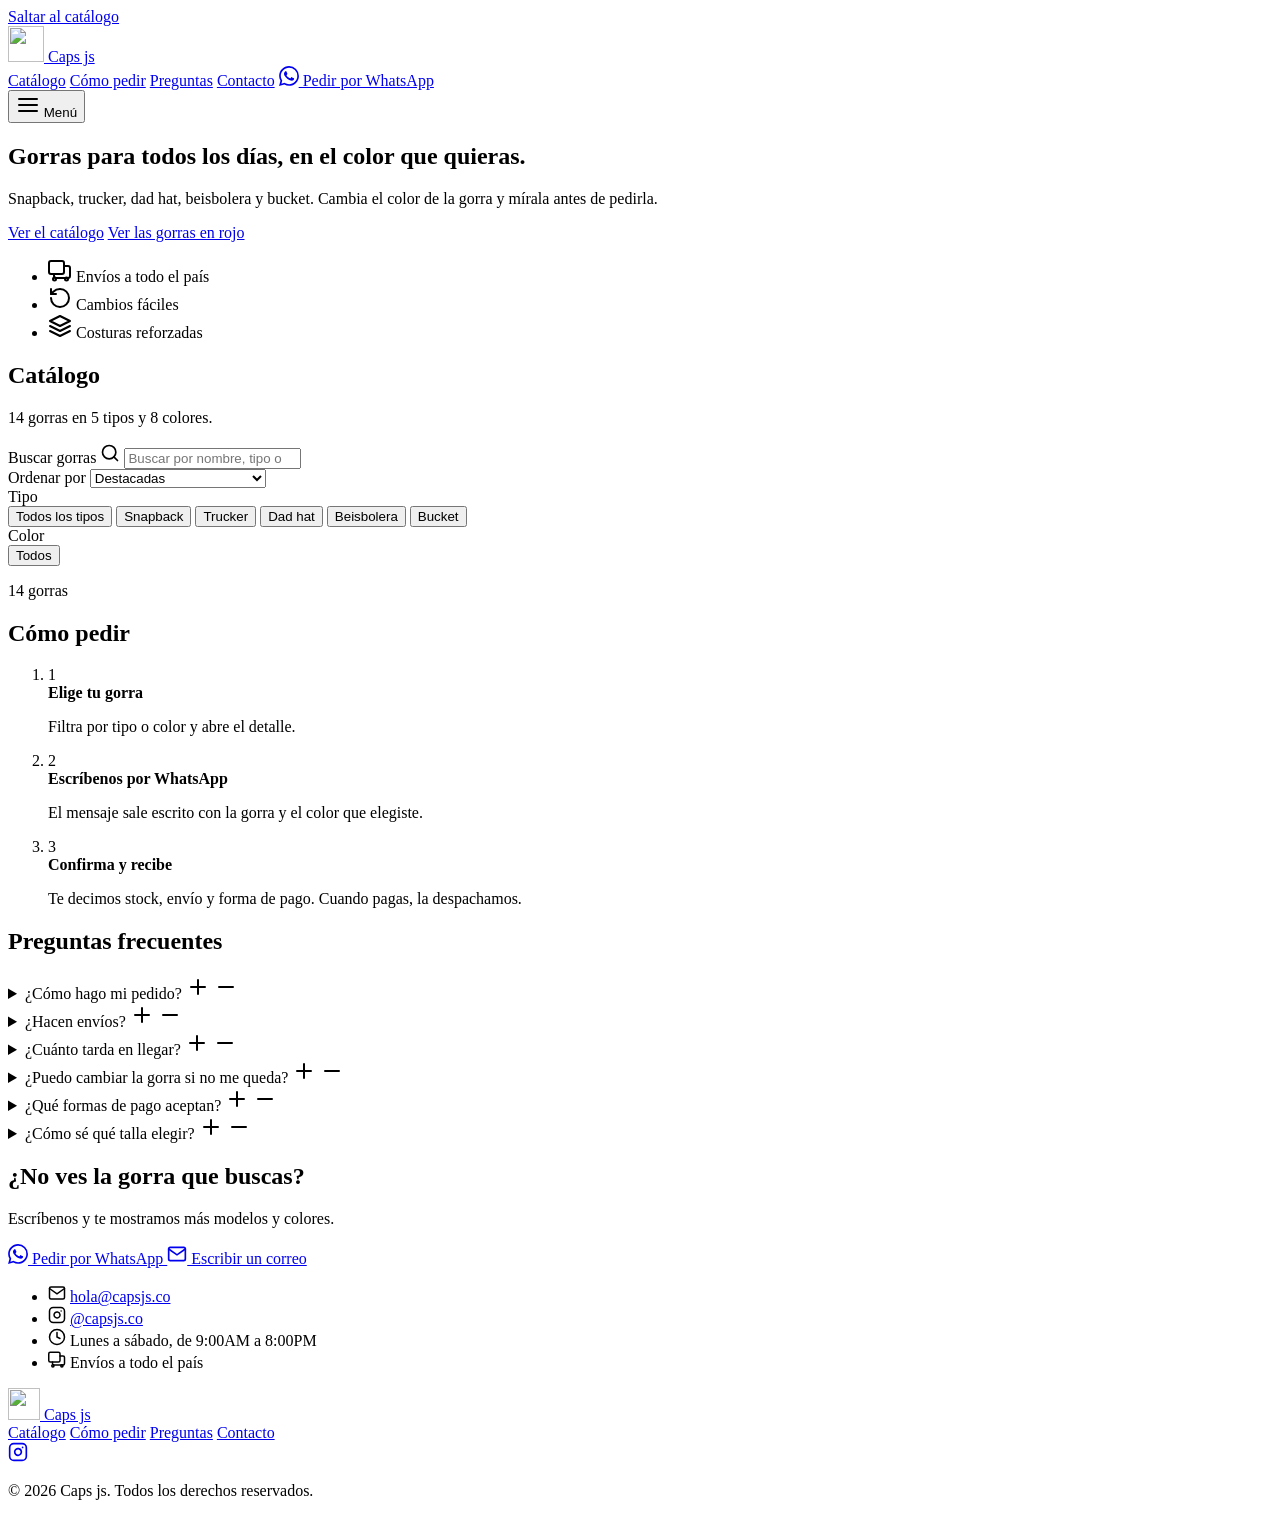
==== index.html @ 76349a03 "Add files via upload" ====
<!DOCTYPE html>
<html lang="es">
<head>
  <meta charset="UTF-8">
  <meta name="viewport" content="width=device-width, initial-scale=1">
  <title>Caps js: gorras snapback, trucker, dad hat y más</title>
  <meta name="description" content="Catálogo de gorras snapback, trucker, dad hat, beisbolera y bucket. Elige tu color, mira el detalle y pide por WhatsApp.">
  <meta name="theme-color" content="#14264B">

  <!-- Canonical y SEO -->
  <link rel="canonical" href="">

  <!-- Open Graph -->
  <meta property="og:type" content="website">
  <meta property="og:title" content="Caps js: gorras snapback, trucker, dad hat y más">
  <meta property="og:description" content="Catálogo de gorras snapback, trucker, dad hat, beisbolera y bucket. Elige tu color, mira el detalle y pide por WhatsApp.">
  <meta property="og:url" content="">
  <meta property="og:image" content="assets/og-image.png">

  <!-- Twitter Card -->
  <meta name="twitter:card" content="summary_large_image">
  <meta name="twitter:title" content="Caps js: gorras snapback, trucker, dad hat y más">
  <meta name="twitter:description" content="Catálogo de gorras snapback, trucker, dad hat, beisbolera y bucket. Elige tu color, mira el detalle y pide por WhatsApp.">
  <meta name="twitter:image" content="assets/og-image.png">

  <!-- Favicon: logo de la marca -->
  <link rel="icon" href="assets/logo.jpg" type="image/jpeg">
  <link rel="apple-touch-icon" href="assets/logo.jpg">

  <!-- Google Fonts: Archivo variable -->
  <link rel="preconnect" href="https://fonts.googleapis.com">
  <link rel="preconnect" href="https://fonts.gstatic.com" crossorigin>
  <link href="https://fonts.googleapis.com/css2?family=Archivo:wdth,wght@62..125,100..900&display=swap" rel="stylesheet">

  <link rel="stylesheet" href="css/styles.css">
</head>
<body>

  <!-- Enlace de salto (visible solo al recibir foco) -->
  <a href="#catalogo" class="skip-link">Saltar al catálogo</a>

  <!-- ══════════════════════════════════════════════════════════════════════════
       ENCABEZADO
  ══════════════════════════════════════════════════════════════════════════ -->
  <header class="header" id="header">
    <div class="container header__inner">
      <!-- Logo -->
      <a href="#inicio" class="header__logo" aria-label="Caps js — inicio">
        <img class="header__logo-icon" src="assets/logo.jpg" alt="" aria-hidden="true" width="36" height="36">
        <span class="header__logo-text">Caps js</span>
      </a>

      <!-- Navegación escritorio -->
      <nav class="header__nav" aria-label="Principal">
        <a href="#catalogo" class="header__nav-link">Catálogo</a>
        <a href="#como-pedir" class="header__nav-link">Cómo pedir</a>
        <a href="#preguntas" class="header__nav-link">Preguntas</a>
        <a href="#contacto" class="header__nav-link">Contacto</a>
        <a href="#" class="btn btn--whatsapp header__cta" data-wa aria-label="Pedir por WhatsApp">
          <svg width="20" height="20" viewBox="0 0 24 24" fill="currentColor" aria-hidden="true">
            <path d="M17.472 14.382c-.297-.149-1.758-.867-2.03-.967-.273-.099-.471-.148-.67.15-.197.297-.767.966-.94 1.164-.173.199-.347.223-.644.075-.297-.15-1.255-.463-2.39-1.475-.883-.788-1.48-1.761-1.653-2.059-.173-.297-.018-.458.13-.606.134-.133.298-.347.446-.52.149-.174.198-.298.298-.497.099-.198.05-.371-.025-.52-.075-.149-.669-1.612-.916-2.207-.242-.579-.487-.5-.669-.51-.173-.008-.371-.01-.57-.01-.198 0-.52.074-.792.372-.272.297-1.04 1.016-1.04 2.479 0 1.462 1.065 2.875 1.213 3.074.149.198 2.096 3.2 5.077 4.487.709.306 1.262.489 1.694.625.712.227 1.36.195 1.871.118.571-.085 1.758-.719 2.006-1.413.248-.694.248-1.289.173-1.413-.074-.124-.272-.198-.57-.347m-5.421 7.403h-.004a9.87 9.87 0 01-5.031-1.378l-.361-.214-3.741.982.998-3.648-.235-.374a9.86 9.86 0 01-1.51-5.26c.001-5.45 4.436-9.884 9.888-9.884 2.64 0 5.122 1.03 6.988 2.898a9.825 9.825 0 012.893 6.994c-.003 5.45-4.437 9.884-9.885 9.884m8.413-18.297A11.815 11.815 0 0012.05 0C5.495 0 .16 5.335.157 11.892c0 2.096.547 4.142 1.588 5.945L.057 24l6.305-1.654a11.882 11.882 0 005.683 1.448h.005c6.554 0 11.89-5.335 11.893-11.893a11.821 11.821 0 00-3.48-8.413Z"/>
          </svg>
          Pedir por WhatsApp
        </a>
      </nav>

      <!-- Botón menú móvil -->
      <button class="header__menu-btn" id="menu-btn" aria-expanded="false" aria-controls="mobile-menu">
        <svg class="icon-menu" width="24" height="24" viewBox="0 0 24 24" fill="none"
          stroke="currentColor" stroke-width="2" stroke-linecap="round" aria-hidden="true">
          <line x1="3" y1="6" x2="21" y2="6"/>
          <line x1="3" y1="12" x2="21" y2="12"/>
          <line x1="3" y1="18" x2="21" y2="18"/>
        </svg>
        <span>Menú</span>
      </button>
    </div>

    <!-- Menú móvil (panel a pantalla completa) -->
    <div class="mobile-menu" id="mobile-menu" hidden>
      <div class="mobile-menu__inner">
        <button class="mobile-menu__close" id="menu-close">
          <svg width="24" height="24" viewBox="0 0 24 24" fill="none"
            stroke="currentColor" stroke-width="2" stroke-linecap="round" aria-hidden="true">
            <line x1="18" y1="6" x2="6" y2="18"/>
            <line x1="6" y1="6" x2="18" y2="18"/>
          </svg>
          Cerrar menú
        </button>
        <nav class="mobile-menu__nav" aria-label="Menú principal">
          <a href="#catalogo" class="mobile-menu__link">Catálogo</a>
          <a href="#como-pedir" class="mobile-menu__link">Cómo pedir</a>
          <a href="#preguntas" class="mobile-menu__link">Preguntas</a>
          <a href="#contacto" class="mobile-menu__link">Contacto</a>
        </nav>
        <a href="#" class="btn btn--whatsapp mobile-menu__wa" data-wa>
          <svg width="20" height="20" viewBox="0 0 24 24" fill="currentColor" aria-hidden="true">
            <path d="M17.472 14.382c-.297-.149-1.758-.867-2.03-.967-.273-.099-.471-.148-.67.15-.197.297-.767.966-.94 1.164-.173.199-.347.223-.644.075-.297-.15-1.255-.463-2.39-1.475-.883-.788-1.48-1.761-1.653-2.059-.173-.297-.018-.458.13-.606.134-.133.298-.347.446-.52.149-.174.198-.298.298-.497.099-.198.05-.371-.025-.52-.075-.149-.669-1.612-.916-2.207-.242-.579-.487-.5-.669-.51-.173-.008-.371-.01-.57-.01-.198 0-.52.074-.792.372-.272.297-1.04 1.016-1.04 2.479 0 1.462 1.065 2.875 1.213 3.074.149.198 2.096 3.2 5.077 4.487.709.306 1.262.489 1.694.625.712.227 1.36.195 1.871.118.571-.085 1.758-.719 2.006-1.413.248-.694.248-1.289.173-1.413-.074-.124-.272-.198-.57-.347m-5.421 7.403h-.004a9.87 9.87 0 01-5.031-1.378l-.361-.214-3.741.982.998-3.648-.235-.374a9.86 9.86 0 01-1.51-5.26c.001-5.45 4.436-9.884 9.888-9.884 2.64 0 5.122 1.03 6.988 2.898a9.825 9.825 0 012.893 6.994c-.003 5.45-4.437 9.884-9.885 9.884m8.413-18.297A11.815 11.815 0 0012.05 0C5.495 0 .16 5.335.157 11.892c0 2.096.547 4.142 1.588 5.945L.057 24l6.305-1.654a11.882 11.882 0 005.683 1.448h.005c6.554 0 11.89-5.335 11.893-11.893a11.821 11.821 0 00-3.48-8.413Z"/>
          </svg>
          Pedir por WhatsApp
        </a>
      </div>
    </div>
  </header>

  <!-- ══════════════════════════════════════════════════════════════════════════
       CONTENIDO PRINCIPAL
  ══════════════════════════════════════════════════════════════════════════ -->
  <main id="contenido">

    <!-- ─── INICIO INTERACTIVO ──────────────────────────────────────────────── -->
    <section class="hero" id="inicio" aria-label="Inicio">
      <div class="container hero__container">

        <!-- Columna izquierda: textos -->
        <div class="hero__content">
          <h1 class="hero__title">Gorras para todos los días, en el color que quieras.</h1>
          <p class="hero__sub">Snapback, trucker, dad hat, beisbolera y bucket. Cambia el color de la gorra y mírala antes de pedirla.</p>
          <div class="hero__ctas">
            <a href="#catalogo" class="btn btn--primary hero__btn-main">Ver el catálogo</a>
            <a href="#catalogo" class="btn btn--secondary hero__btn-color" id="hero-color-btn">Ver las gorras en rojo</a>
          </div>
          <ul class="hero__trust">
            <li class="hero__trust-item">
              <svg width="24" height="24" viewBox="0 0 24 24" fill="none" stroke="currentColor"
                stroke-width="2" stroke-linecap="round" stroke-linejoin="round" aria-hidden="true">
                <rect x="1" y="3" width="15" height="13" rx="2"/>
                <path d="M16 8h4a2 2 0 012 2v8a2 2 0 01-2 2H8a2 2 0 01-2-2v-2"/>
                <circle cx="6.5" cy="21" r="1.5"/>
                <circle cx="18.5" cy="21" r="1.5"/>
              </svg>
              Envíos a todo el país
            </li>
            <li class="hero__trust-item">
              <svg width="24" height="24" viewBox="0 0 24 24" fill="none" stroke="currentColor"
                stroke-width="2" stroke-linecap="round" stroke-linejoin="round" aria-hidden="true">
                <path d="M3 12a9 9 0 1 0 9-9 9.75 9.75 0 0 0-6.74 2.74L3 8"/>
                <path d="M3 3v5h5"/>
              </svg>
              Cambios fáciles
            </li>
            <li class="hero__trust-item">
              <svg width="24" height="24" viewBox="0 0 24 24" fill="none" stroke="currentColor"
                stroke-width="2" stroke-linecap="round" stroke-linejoin="round" aria-hidden="true">
                <path d="M12 2L2 7l10 5 10-5-10-5zM2 17l10 5 10-5M2 12l10 5 10-5"/>
              </svg>
              Costuras reforzadas
            </li>
          </ul>
        </div>

        <!-- Columna derecha: escenario + selector -->
        <div class="hero__right">
          <!-- Escenario: JS inyecta la gorra y la palabra gigante -->
          <div class="hero__stage" id="hero-stage">
            <!-- La palabra 'gorras', la sombra y el botón de la gorra los inyecta app.js -->
          </div>
          <!-- Selector de colores: JS lo construye -->
          <div class="hero__picker" id="hero-picker">
            <!-- JS inyecta el radiogroup -->
          </div>
          <p class="hero__hint" id="hero-hint" hidden>Toca la gorra o elige un color</p>
        </div>

      </div>
    </section>

    <!-- ─── CATÁLOGO ────────────────────────────────────────────────────────── -->
    <section class="catalog" id="catalogo" aria-label="Catálogo de gorras">
      <div class="container">
        <h2 class="catalog__title" tabindex="-1">Catálogo</h2>
        <p class="catalog__summary" id="catalog-summary">14 gorras en 5 tipos y 8 colores.</p>

        <!-- Filtros -->
        <div class="filters" id="filters">
          <!-- Búsqueda y orden -->
          <div class="filters__top">
            <div class="filters__search-wrap">
              <label for="search-input" class="visually-hidden">Buscar gorras</label>
              <svg class="filters__search-icon" width="20" height="20" viewBox="0 0 24 24" fill="none"
                stroke="currentColor" stroke-width="2" stroke-linecap="round" aria-hidden="true">
                <circle cx="11" cy="11" r="8"/>
                <path d="M21 21l-4.35-4.35"/>
              </svg>
              <input type="search" id="search-input" class="filters__search" placeholder="Buscar por nombre, tipo o color" autocomplete="off">
              <button class="filters__clear-search" id="clear-search" hidden aria-label="Borrar búsqueda">
                <svg width="18" height="18" viewBox="0 0 24 24" fill="none" stroke="currentColor"
                  stroke-width="2" stroke-linecap="round" aria-hidden="true">
                  <line x1="18" y1="6" x2="6" y2="18"/><line x1="6" y1="6" x2="18" y2="18"/>
                </svg>
              </button>
            </div>
            <div class="filters__sort-wrap">
              <label for="sort-select" class="filters__sort-label">Ordenar por</label>
              <select id="sort-select" class="filters__sort">
                <option value="destacadas">Destacadas</option>
                <option value="nuevas">Más nuevas</option>
                <option value="precio-asc">Precio: de menor a mayor</option>
                <option value="precio-desc">Precio: de mayor a menor</option>
                <option value="nombre">Nombre: de A a Z</option>
              </select>
            </div>
          </div>

          <!-- Filtro por tipo -->
          <div class="filters__row">
            <span class="filters__label">Tipo</span>
            <div class="filters__chips-wrap">
              <div class="filters__chips" id="type-filters" role="group" aria-label="Filtrar por tipo">
                <button class="chip chip--active" data-type="" aria-pressed="true">Todos los tipos</button>
                <button class="chip" data-type="snapback" aria-pressed="false">Snapback</button>
                <button class="chip" data-type="trucker" aria-pressed="false">Trucker</button>
                <button class="chip" data-type="dad" aria-pressed="false">Dad hat</button>
                <button class="chip" data-type="beisbolera" aria-pressed="false">Beisbolera</button>
                <button class="chip" data-type="bucket" aria-pressed="false">Bucket</button>
              </div>
            </div>
          </div>

          <!-- Filtro por color -->
          <div class="filters__row">
            <span class="filters__label">Color</span>
            <div class="filters__chips-wrap">
              <div class="filters__colors" id="color-filters" role="radiogroup" aria-label="Color">
                <button class="chip chip--active" data-color="" aria-pressed="true" role="radio" aria-checked="true">Todos</button>
                <!-- JS inyecta las 8 muestras de color -->
              </div>
            </div>
            <button class="btn-text filters__clear" id="clear-filters" hidden>Limpiar filtros</button>
          </div>
        </div>

        <!-- Contador de resultados -->
        <p class="catalog__count" id="catalog-count" role="status" aria-live="polite">14 gorras</p>

        <!-- Cuadrícula de productos -->
        <ul class="product-grid" id="product-grid" aria-label="Gorras">
          <!-- JS renderiza las tarjetas -->
        </ul>

        <!-- Estado sin resultados -->
        <div class="no-results" id="no-results" hidden>
          <h3 class="no-results__title">No hay gorras con esos filtros.</h3>
          <p class="no-results__text" id="no-results-text">Quita un filtro o limpia todos para ver las 14 gorras.</p>
          <button class="btn btn--secondary" id="no-results-clear">Limpiar filtros</button>
        </div>

        <!-- Paginación -->
        <div class="pagination" id="pagination" hidden>
          <p class="pagination__info" id="pagination-info">Mostrando 12 de 14</p>
          <button class="btn btn--secondary pagination__btn" id="load-more">Mostrar más gorras</button>
        </div>
      </div>
    </section>

    <!-- ─── CÓMO PEDIR ───────────────────────────────────────────────────────── -->
    <section class="how-to" id="como-pedir" aria-label="Cómo pedir">
      <div class="container">
        <h2 class="how-to__title">Cómo pedir</h2>
        <ol class="how-to__steps">
          <li class="how-to__step">
            <span class="how-to__num" aria-hidden="true">1</span>
            <div class="how-to__text">
              <strong class="how-to__step-title">Elige tu gorra</strong>
              <p>Filtra por tipo o color y abre el detalle.</p>
            </div>
          </li>
          <li class="how-to__step">
            <span class="how-to__num" aria-hidden="true">2</span>
            <div class="how-to__text">
              <strong class="how-to__step-title">Escríbenos por WhatsApp</strong>
              <p>El mensaje sale escrito con la gorra y el color que elegiste.</p>
            </div>
          </li>
          <li class="how-to__step">
            <span class="how-to__num" aria-hidden="true">3</span>
            <div class="how-to__text">
              <strong class="how-to__step-title">Confirma y recibe</strong>
              <p>Te decimos stock, envío y forma de pago. Cuando pagas, la despachamos.</p>
            </div>
          </li>
        </ol>
      </div>
    </section>

    <!-- ─── PREGUNTAS FRECUENTES ─────────────────────────────────────────────── -->
    <section class="faq" id="preguntas" aria-label="Preguntas frecuentes">
      <div class="container">
        <h2 class="faq__title">Preguntas frecuentes</h2>
        <div class="faq__list">

          <details class="faq__item" name="faq">
            <summary class="faq__question">
              ¿Cómo hago mi pedido?
              <svg class="faq__icon faq__icon--plus" width="24" height="24" viewBox="0 0 24 24" fill="none"
                stroke="currentColor" stroke-width="2" stroke-linecap="round" aria-hidden="true">
                <line x1="12" y1="5" x2="12" y2="19"/><line x1="5" y1="12" x2="19" y2="12"/>
              </svg>
              <svg class="faq__icon faq__icon--minus" width="24" height="24" viewBox="0 0 24 24" fill="none"
                stroke="currentColor" stroke-width="2" stroke-linecap="round" aria-hidden="true">
                <line x1="5" y1="12" x2="19" y2="12"/>
              </svg>
            </summary>
            <p class="faq__answer">Elige tu gorra y su color, toca "Pedir por WhatsApp" y te respondemos con el stock, el valor del envío y las formas de pago.</p>
          </details>

          <details class="faq__item" name="faq">
            <summary class="faq__question">
              ¿Hacen envíos?
              <svg class="faq__icon faq__icon--plus" width="24" height="24" viewBox="0 0 24 24" fill="none"
                stroke="currentColor" stroke-width="2" stroke-linecap="round" aria-hidden="true">
                <line x1="12" y1="5" x2="12" y2="19"/><line x1="5" y1="12" x2="19" y2="12"/>
              </svg>
              <svg class="faq__icon faq__icon--minus" width="24" height="24" viewBox="0 0 24 24" fill="none"
                stroke="currentColor" stroke-width="2" stroke-linecap="round" aria-hidden="true">
                <line x1="5" y1="12" x2="19" y2="12"/>
              </svg>
            </summary>
            <p class="faq__answer">Sí, enviamos a todo el país. El valor y el tiempo dependen de tu ciudad y te los confirmamos por WhatsApp antes de que pagues.</p>
          </details>

          <details class="faq__item" name="faq">
            <summary class="faq__question">
              ¿Cuánto tarda en llegar?
              <svg class="faq__icon faq__icon--plus" width="24" height="24" viewBox="0 0 24 24" fill="none"
                stroke="currentColor" stroke-width="2" stroke-linecap="round" aria-hidden="true">
                <line x1="12" y1="5" x2="12" y2="19"/><line x1="5" y1="12" x2="19" y2="12"/>
              </svg>
              <svg class="faq__icon faq__icon--minus" width="24" height="24" viewBox="0 0 24 24" fill="none"
                stroke="currentColor" stroke-width="2" stroke-linecap="round" aria-hidden="true">
                <line x1="5" y1="12" x2="19" y2="12"/>
              </svg>
            </summary>
            <p class="faq__answer">Entre 2 y 5 días hábiles después de confirmar el pago.</p>
          </details>

          <details class="faq__item" name="faq">
            <summary class="faq__question">
              ¿Puedo cambiar la gorra si no me queda?
              <svg class="faq__icon faq__icon--plus" width="24" height="24" viewBox="0 0 24 24" fill="none"
                stroke="currentColor" stroke-width="2" stroke-linecap="round" aria-hidden="true">
                <line x1="12" y1="5" x2="12" y2="19"/><line x1="5" y1="12" x2="19" y2="12"/>
              </svg>
              <svg class="faq__icon faq__icon--minus" width="24" height="24" viewBox="0 0 24 24" fill="none"
                stroke="currentColor" stroke-width="2" stroke-linecap="round" aria-hidden="true">
                <line x1="5" y1="12" x2="19" y2="12"/>
              </svg>
            </summary>
            <p class="faq__answer">Sí. Tienes 15 días para cambiarla si está sin usar y con su etiqueta.</p>
          </details>

          <details class="faq__item" name="faq">
            <summary class="faq__question">
              ¿Qué formas de pago aceptan?
              <svg class="faq__icon faq__icon--plus" width="24" height="24" viewBox="0 0 24 24" fill="none"
                stroke="currentColor" stroke-width="2" stroke-linecap="round" aria-hidden="true">
                <line x1="12" y1="5" x2="12" y2="19"/><line x1="5" y1="12" x2="19" y2="12"/>
              </svg>
              <svg class="faq__icon faq__icon--minus" width="24" height="24" viewBox="0 0 24 24" fill="none"
                stroke="currentColor" stroke-width="2" stroke-linecap="round" aria-hidden="true">
                <line x1="5" y1="12" x2="19" y2="12"/>
              </svg>
            </summary>
            <p class="faq__answer">Transferencia, tarjeta y pago contra entrega en ciudades seleccionadas.</p>
          </details>

          <details class="faq__item" name="faq">
            <summary class="faq__question">
              ¿Cómo sé qué talla elegir?
              <svg class="faq__icon faq__icon--plus" width="24" height="24" viewBox="0 0 24 24" fill="none"
                stroke="currentColor" stroke-width="2" stroke-linecap="round" aria-hidden="true">
                <line x1="12" y1="5" x2="12" y2="19"/><line x1="5" y1="12" x2="19" y2="12"/>
              </svg>
              <svg class="faq__icon faq__icon--minus" width="24" height="24" viewBox="0 0 24 24" fill="none"
                stroke="currentColor" stroke-width="2" stroke-linecap="round" aria-hidden="true">
                <line x1="5" y1="12" x2="19" y2="12"/>
              </svg>
            </summary>
            <p class="faq__answer">Las snapback, trucker y dad hat son de talla única ajustable (de 54 a 60 cm). Las beisbolera y las bucket vienen en S/M y L/XL: mide con una cinta métrica el contorno de tu cabeza, justo por encima de las cejas.</p>
          </details>

        </div>
      </div>
    </section>

    <!-- ─── CONTACTO ──────────────────────────────────────────────────────────── -->
    <section class="contact" id="contacto" aria-label="Contacto">
      <div class="container">
        <h2 class="contact__title">¿No ves la gorra que buscas?</h2>
        <p class="contact__sub">Escríbenos y te mostramos más modelos y colores.</p>
        <div class="contact__ctas">
          <a href="#" class="btn btn--whatsapp" data-wa>
            <svg width="20" height="20" viewBox="0 0 24 24" fill="currentColor" aria-hidden="true">
              <path d="M17.472 14.382c-.297-.149-1.758-.867-2.03-.967-.273-.099-.471-.148-.67.15-.197.297-.767.966-.94 1.164-.173.199-.347.223-.644.075-.297-.15-1.255-.463-2.39-1.475-.883-.788-1.48-1.761-1.653-2.059-.173-.297-.018-.458.13-.606.134-.133.298-.347.446-.52.149-.174.198-.298.298-.497.099-.198.05-.371-.025-.52-.075-.149-.669-1.612-.916-2.207-.242-.579-.487-.5-.669-.51-.173-.008-.371-.01-.57-.01-.198 0-.52.074-.792.372-.272.297-1.04 1.016-1.04 2.479 0 1.462 1.065 2.875 1.213 3.074.149.198 2.096 3.2 5.077 4.487.709.306 1.262.489 1.694.625.712.227 1.36.195 1.871.118.571-.085 1.758-.719 2.006-1.413.248-.694.248-1.289.173-1.413-.074-.124-.272-.198-.57-.347m-5.421 7.403h-.004a9.87 9.87 0 01-5.031-1.378l-.361-.214-3.741.982.998-3.648-.235-.374a9.86 9.86 0 01-1.51-5.26c.001-5.45 4.436-9.884 9.888-9.884 2.64 0 5.122 1.03 6.988 2.898a9.825 9.825 0 012.893 6.994c-.003 5.45-4.437 9.884-9.885 9.884m8.413-18.297A11.815 11.815 0 0012.05 0C5.495 0 .16 5.335.157 11.892c0 2.096.547 4.142 1.588 5.945L.057 24l6.305-1.654a11.882 11.882 0 005.683 1.448h.005c6.554 0 11.89-5.335 11.893-11.893a11.821 11.821 0 00-3.48-8.413Z"/>
            </svg>
            Pedir por WhatsApp
          </a>
          <a href="#" class="btn btn--secondary btn--light" data-mail>
            <svg width="20" height="20" viewBox="0 0 24 24" fill="none" stroke="currentColor"
              stroke-width="2" stroke-linecap="round" aria-hidden="true">
              <path d="M4 4h16c1.1 0 2 .9 2 2v12c0 1.1-.9 2-2 2H4c-1.1 0-2-.9-2-2V6c0-1.1.9-2 2-2z"/>
              <polyline points="22,6 12,13 2,6"/>
            </svg>
            Escribir un correo
          </a>
        </div>
        <ul class="contact__info">
          <li class="contact__info-item">
            <svg width="18" height="18" viewBox="0 0 24 24" fill="none" stroke="currentColor"
              stroke-width="2" stroke-linecap="round" aria-hidden="true">
              <path d="M4 4h16c1.1 0 2 .9 2 2v12c0 1.1-.9 2-2 2H4c-1.1 0-2-.9-2-2V6c0-1.1.9-2 2-2z"/>
              <polyline points="22,6 12,13 2,6"/>
            </svg>
            <a href="#" class="contact__link" data-mail id="contact-email-link">hola@capsjs.co</a>
          </li>
          <li class="contact__info-item" id="contact-ig-item">
            <svg width="18" height="18" viewBox="0 0 24 24" fill="none" stroke="currentColor"
              stroke-width="2" stroke-linecap="round" aria-hidden="true">
              <rect x="2" y="2" width="20" height="20" rx="5" ry="5"/>
              <path d="M16 11.37A4 4 0 1 1 12.63 8 4 4 0 0 1 16 11.37z"/>
              <line x1="17.5" y1="6.5" x2="17.51" y2="6.5"/>
            </svg>
            <a href="#" class="contact__link" data-ig target="_blank" rel="noopener noreferrer">@capsjs.co</a>
          </li>
          <li class="contact__info-item">
            <svg width="18" height="18" viewBox="0 0 24 24" fill="none" stroke="currentColor"
              stroke-width="2" stroke-linecap="round" aria-hidden="true">
              <circle cx="12" cy="12" r="10"/>
              <polyline points="12 6 12 12 16 14"/>
            </svg>
            <span id="contact-horario">Lunes a sábado, de 9:00AM a 8:00PM</span>
          </li>
          <li class="contact__info-item">
            <svg width="18" height="18" viewBox="0 0 24 24" fill="none" stroke="currentColor"
              stroke-width="2" stroke-linecap="round" aria-hidden="true">
              <rect x="1" y="3" width="15" height="13" rx="2"/>
              <path d="M16 8h4a2 2 0 012 2v8a2 2 0 01-2 2H8a2 2 0 01-2-2v-2"/>
              <circle cx="6.5" cy="21" r="1.5"/>
              <circle cx="18.5" cy="21" r="1.5"/>
            </svg>
            <span id="contact-cobertura">Envíos a todo el país</span>
          </li>
        </ul>
      </div>
    </section>

  </main>

  <!-- ══════════════════════════════════════════════════════════════════════════
       PIE DE PÁGINA
  ══════════════════════════════════════════════════════════════════════════ -->
  <footer class="footer" role="contentinfo">
    <div class="container footer__inner">
      <a href="#inicio" class="footer__logo" aria-label="Caps js — inicio">
        <img class="footer__logo-icon" src="assets/logo.jpg" alt="" aria-hidden="true" width="32" height="32">
        <span>Caps js</span>
      </a>
      <nav class="footer__nav" aria-label="Pie de página">
        <a href="#catalogo" class="footer__link">Catálogo</a>
        <a href="#como-pedir" class="footer__link">Cómo pedir</a>
        <a href="#preguntas" class="footer__link">Preguntas</a>
        <a href="#contacto" class="footer__link">Contacto</a>
      </nav>
      <div class="footer__social">
        <a href="#" data-ig class="footer__social-link" target="_blank" rel="noopener noreferrer" aria-label="Instagram de Caps js" id="footer-ig">
          <svg width="20" height="20" viewBox="0 0 24 24" fill="none" stroke="currentColor"
            stroke-width="2" stroke-linecap="round" aria-hidden="true">
            <rect x="2" y="2" width="20" height="20" rx="5" ry="5"/>
            <path d="M16 11.37A4 4 0 1 1 12.63 8 4 4 0 0 1 16 11.37z"/>
            <line x1="17.5" y1="6.5" x2="17.51" y2="6.5"/>
          </svg>
        </a>
      </div>
      <p class="footer__copy">© <span id="footer-year">2026</span> Caps js. Todos los derechos reservados.</p>
    </div>
  </footer>

  <!-- ══════════════════════════════════════════════════════════════════════════
       MODAL DE DETALLE
  ══════════════════════════════════════════════════════════════════════════ -->
  <dialog class="product-dialog" id="product-dialog" aria-labelledby="dialog-title">
    <div class="product-dialog__inner">
      <!-- Columna izquierda: imagen -->
      <div class="product-dialog__left">
        <div class="product-dialog__stage" id="dialog-stage">
          <!-- JS inyecta la gorra -->
        </div>
        <div class="product-dialog__nav">
          <button class="product-dialog__nav-btn" id="dialog-prev" aria-label="Gorra anterior">
            <svg width="24" height="24" viewBox="0 0 24 24" fill="none" stroke="currentColor"
              stroke-width="2" stroke-linecap="round" aria-hidden="true">
              <polyline points="15 18 9 12 15 6"/>
            </svg>
          </button>
          <span class="product-dialog__nav-pos" id="dialog-pos" aria-live="polite">1 de 14</span>
          <button class="product-dialog__nav-btn" id="dialog-next" aria-label="Gorra siguiente">
            <svg width="24" height="24" viewBox="0 0 24 24" fill="none" stroke="currentColor"
              stroke-width="2" stroke-linecap="round" aria-hidden="true">
              <polyline points="9 18 15 12 9 6"/>
            </svg>
          </button>
        </div>
      </div>

      <!-- Columna derecha: contenido -->
      <div class="product-dialog__right" id="dialog-content">
        <!-- JS inyecta el contenido -->
      </div>

      <!-- Botón cerrar -->
      <button class="product-dialog__close" id="dialog-close" aria-label="Cerrar">
        <svg width="24" height="24" viewBox="0 0 24 24" fill="none" stroke="currentColor"
          stroke-width="2" stroke-linecap="round" aria-hidden="true">
          <line x1="18" y1="6" x2="6" y2="18"/><line x1="6" y1="6" x2="18" y2="18"/>
        </svg>
      </button>
    </div>

    <!-- Barra inferior fija (móvil) -->
    <div class="product-dialog__bar" id="dialog-bar">
      <span class="product-dialog__bar-price" id="dialog-bar-price"></span>
      <a href="#" class="btn btn--whatsapp product-dialog__bar-wa" id="dialog-bar-wa">
        <svg width="18" height="18" viewBox="0 0 24 24" fill="currentColor" aria-hidden="true">
          <path d="M17.472 14.382c-.297-.149-1.758-.867-2.03-.967-.273-.099-.471-.148-.67.15-.197.297-.767.966-.94 1.164-.173.199-.347.223-.644.075-.297-.15-1.255-.463-2.39-1.475-.883-.788-1.48-1.761-1.653-2.059-.173-.297-.018-.458.13-.606.134-.133.298-.347.446-.52.149-.174.198-.298.298-.497.099-.198.05-.371-.025-.52-.075-.149-.669-1.612-.916-2.207-.242-.579-.487-.5-.669-.51-.173-.008-.371-.01-.57-.01-.198 0-.52.074-.792.372-.272.297-1.04 1.016-1.04 2.479 0 1.462 1.065 2.875 1.213 3.074.149.198 2.096 3.2 5.077 4.487.709.306 1.262.489 1.694.625.712.227 1.36.195 1.871.118.571-.085 1.758-.719 2.006-1.413.248-.694.248-1.289.173-1.413-.074-.124-.272-.198-.57-.347m-5.421 7.403h-.004a9.87 9.87 0 01-5.031-1.378l-.361-.214-3.741.982.998-3.648-.235-.374a9.86 9.86 0 01-1.51-5.26c.001-5.45 4.436-9.884 9.888-9.884 2.64 0 5.122 1.03 6.988 2.898a9.825 9.825 0 012.893 6.994c-.003 5.45-4.437 9.884-9.885 9.884m8.413-18.297A11.815 11.815 0 0012.05 0C5.495 0 .16 5.335.157 11.892c0 2.096.547 4.142 1.588 5.945L.057 24l6.305-1.654a11.882 11.882 0 005.683 1.448h.005c6.554 0 11.89-5.335 11.893-11.893a11.821 11.821 0 00-3.48-8.413Z"/>
        </svg>
        Pedir por WhatsApp
      </a>
    </div>
  </dialog>

  <!-- Botón flotante de WhatsApp -->
  <a href="#" class="fab-wa" id="fab-wa" data-wa aria-label="Pedir por WhatsApp" hidden>
    <svg width="28" height="28" viewBox="0 0 24 24" fill="currentColor" aria-hidden="true">
      <path d="M17.472 14.382c-.297-.149-1.758-.867-2.03-.967-.273-.099-.471-.148-.67.15-.197.297-.767.966-.94 1.164-.173.199-.347.223-.644.075-.297-.15-1.255-.463-2.39-1.475-.883-.788-1.48-1.761-1.653-2.059-.173-.297-.018-.458.13-.606.134-.133.298-.347.446-.52.149-.174.198-.298.298-.497.099-.198.05-.371-.025-.52-.075-.149-.669-1.612-.916-2.207-.242-.579-.487-.5-.669-.51-.173-.008-.371-.01-.57-.01-.198 0-.52.074-.792.372-.272.297-1.04 1.016-1.04 2.479 0 1.462 1.065 2.875 1.213 3.074.149.198 2.096 3.2 5.077 4.487.709.306 1.262.489 1.694.625.712.227 1.36.195 1.871.118.571-.085 1.758-.719 2.006-1.413.248-.694.248-1.289.173-1.413-.074-.124-.272-.198-.57-.347m-5.421 7.403h-.004a9.87 9.87 0 01-5.031-1.378l-.361-.214-3.741.982.998-3.648-.235-.374a9.86 9.86 0 01-1.51-5.26c.001-5.45 4.436-9.884 9.888-9.884 2.64 0 5.122 1.03 6.988 2.898a9.825 9.825 0 012.893 6.994c-.003 5.45-4.437 9.884-9.885 9.884m8.413-18.297A11.815 11.815 0 0012.05 0C5.495 0 .16 5.335.157 11.892c0 2.096.547 4.142 1.588 5.945L.057 24l6.305-1.654a11.882 11.882 0 005.683 1.448h.005c6.554 0 11.89-5.335 11.893-11.893a11.821 11.821 0 00-3.48-8.413Z"/>
    </svg>
  </a>

  <!-- Sin JavaScript -->
  <noscript>
    <div style="position:fixed;inset:0;background:#F7F8F6;display:flex;align-items:center;justify-content:center;padding:24px;z-index:9999;font-family:system-ui,sans-serif;text-align:center">
      <div>
        <p style="font-size:1.125rem;color:#14264B;margin-bottom:16px">Este catálogo necesita JavaScript. Escríbenos por WhatsApp y te enviamos las fotos.</p>
        <a href="https://wa.me/573108373303" style="display:inline-block;background:#FFC83D;color:#14264B;padding:14px 28px;border-radius:999px;font-weight:600;text-decoration:none">Pedir por WhatsApp</a>
      </div>
    </div>
  </noscript>

  <!-- Scripts (defer, en orden de dependencia) -->
  <script src="js/config.js" defer></script>
  <script src="js/data.js" defer></script>
  <script src="js/cap-svg.js" defer></script>
  <script src="js/app.js" defer></script>

</body>
</html>
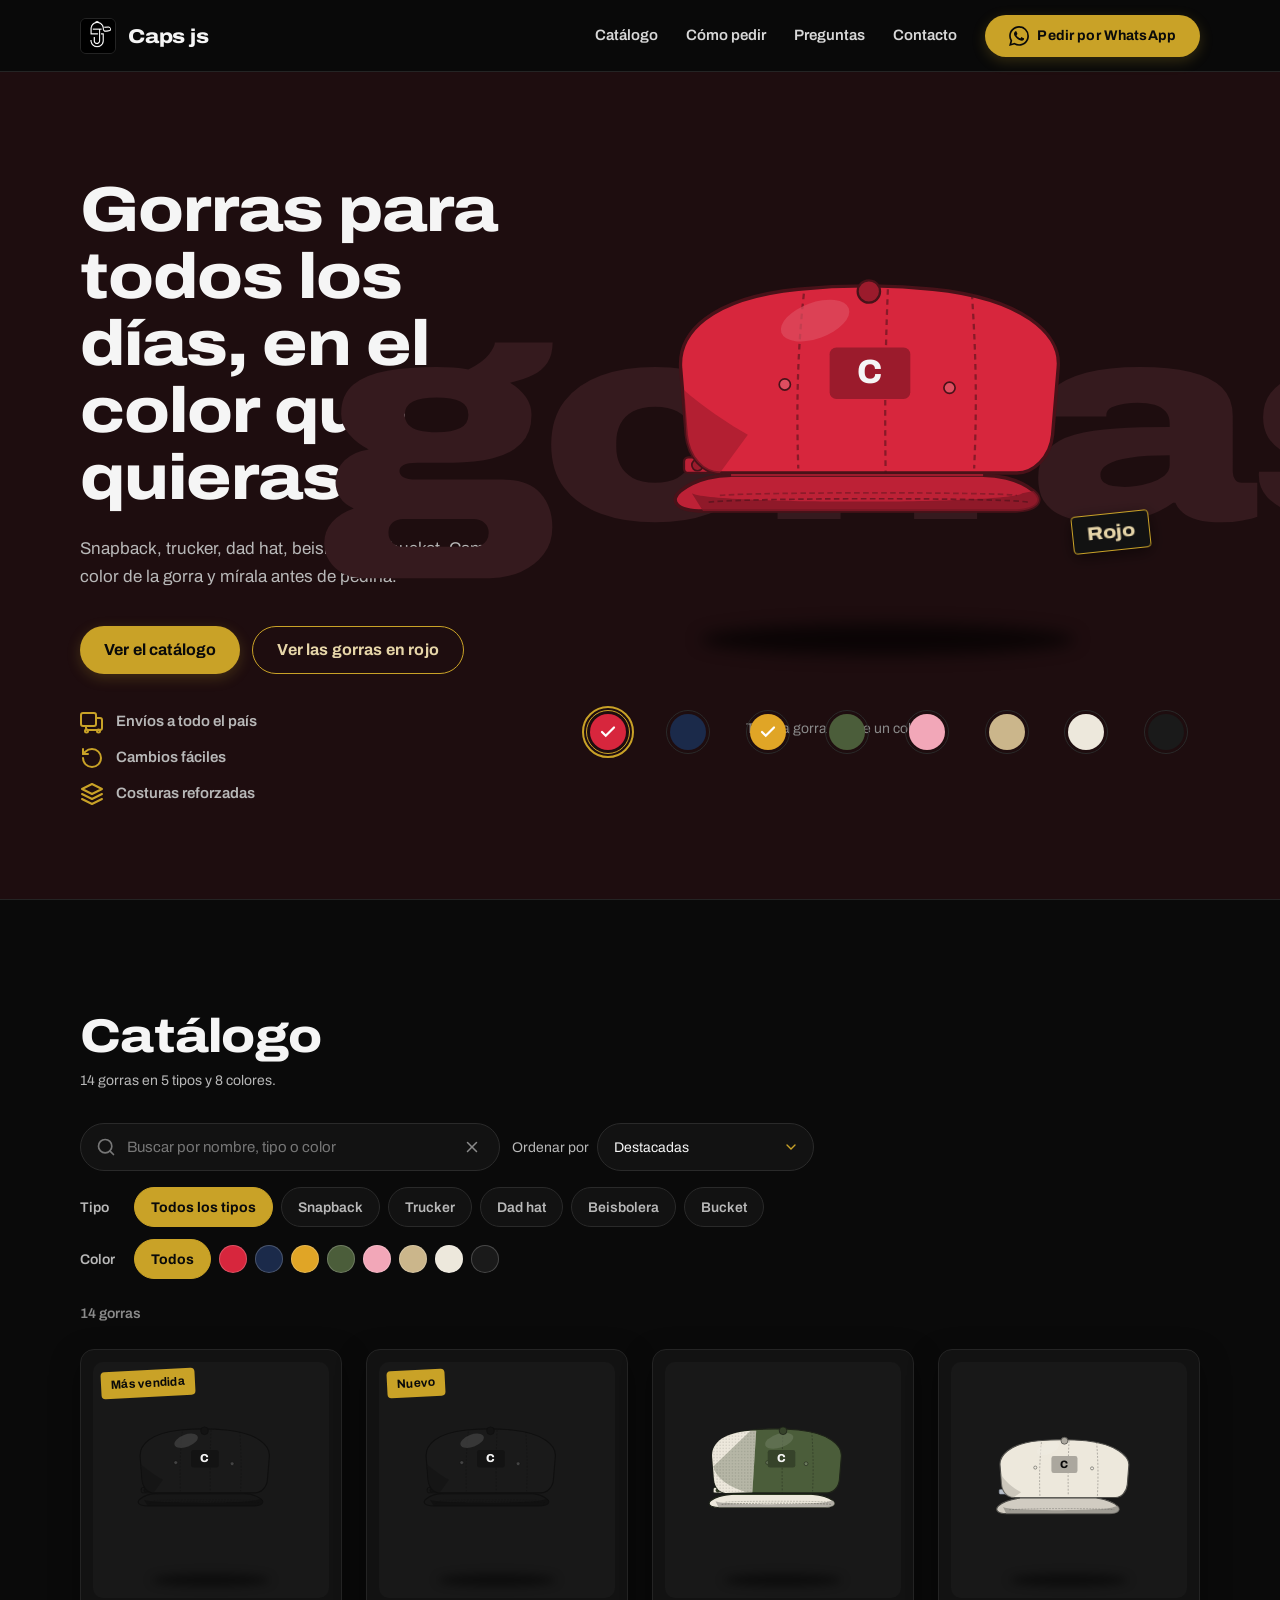
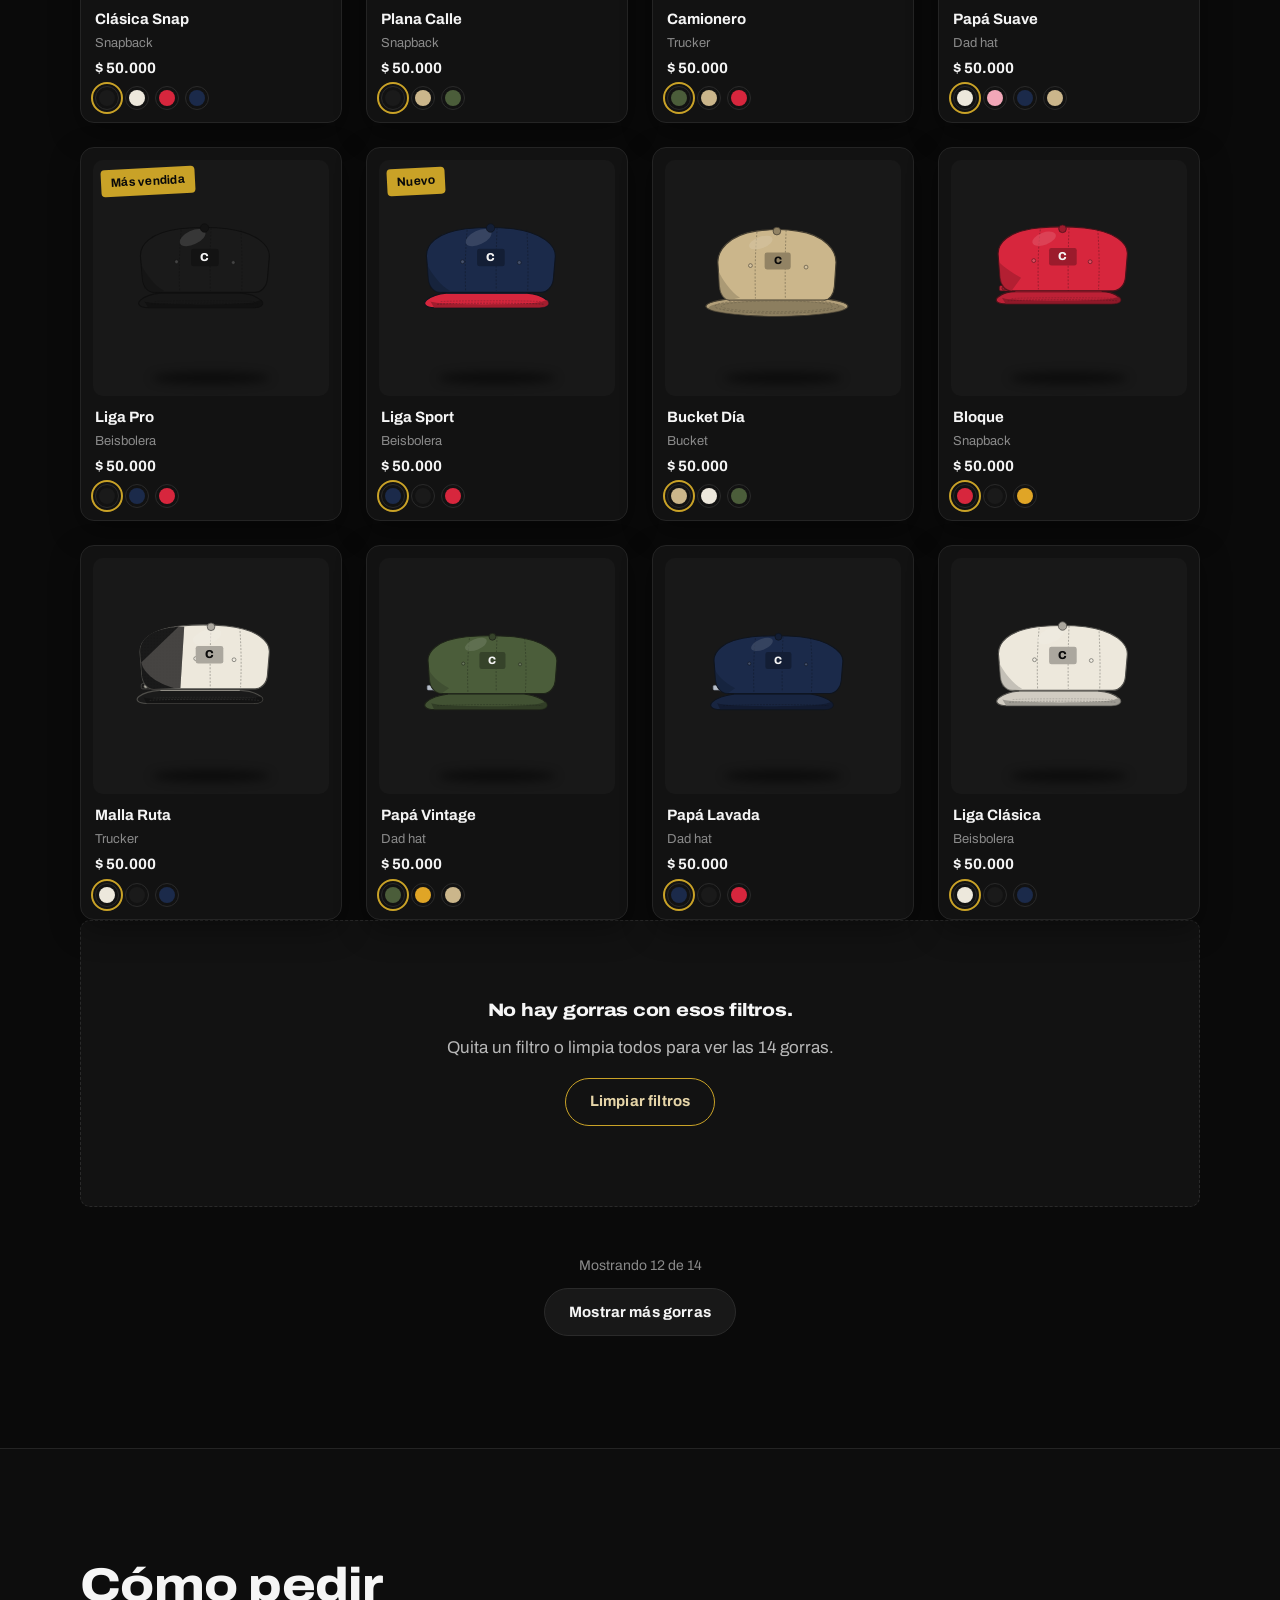
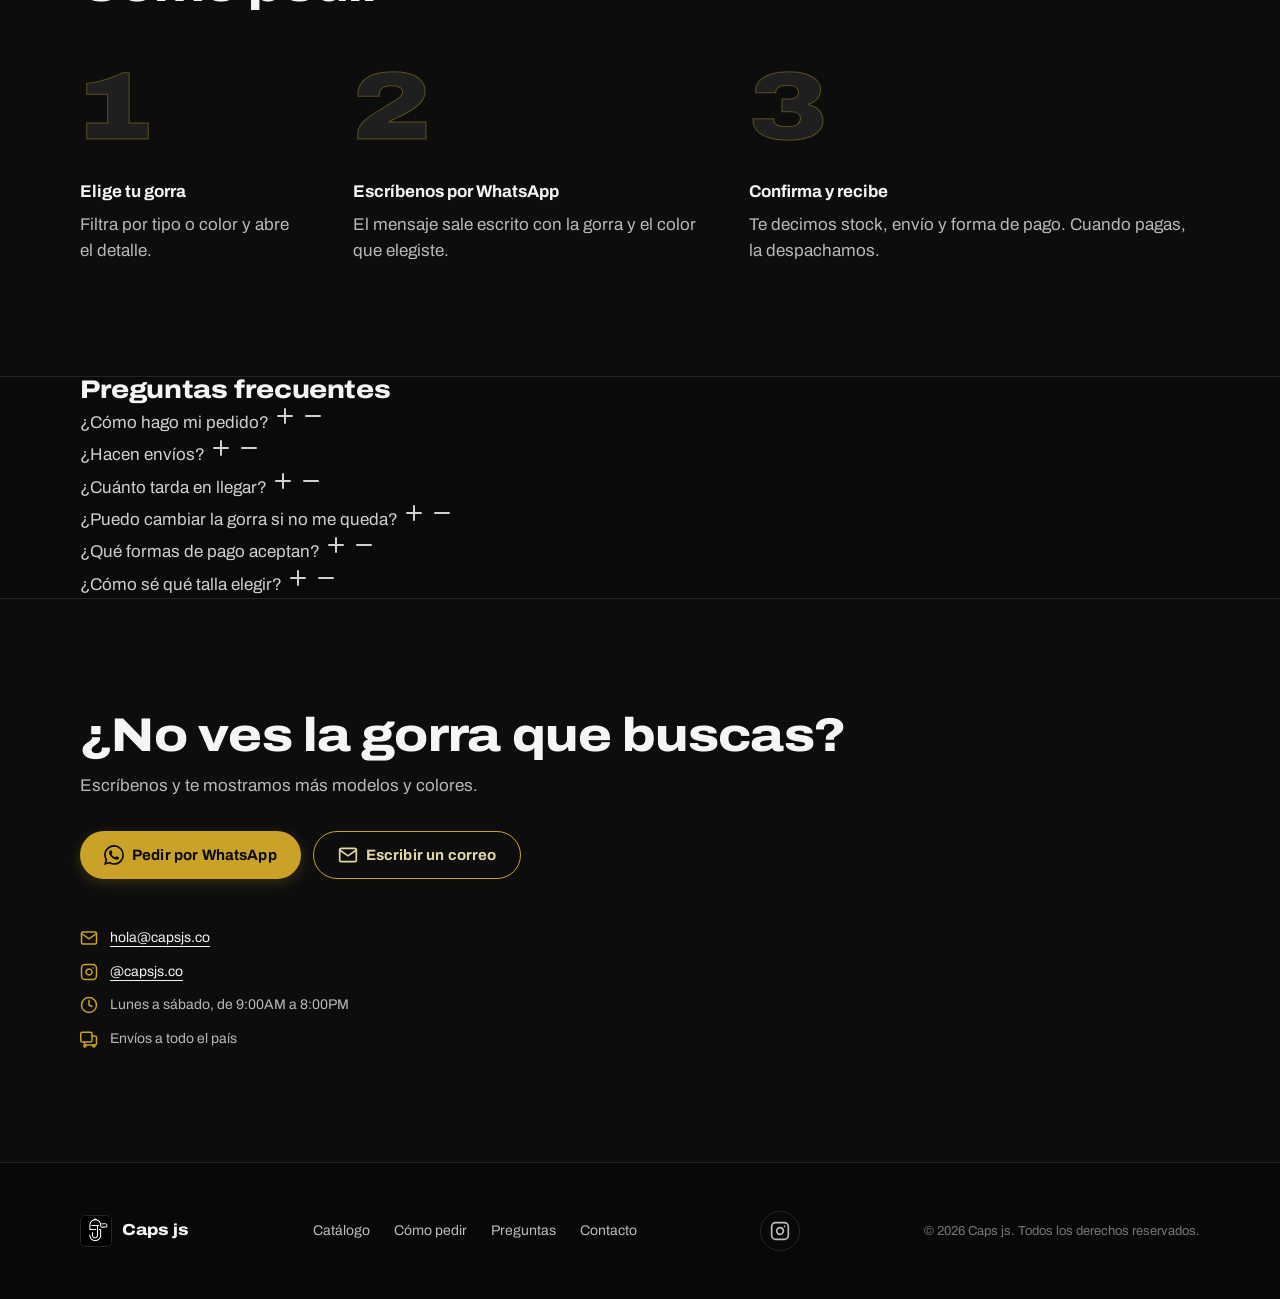
==== commit 9fddb893: "Add files via upload" ====
--- a/index.html
+++ b/index.html
@@ -5,7 +5,7 @@
   <meta name="viewport" content="width=device-width, initial-scale=1">
   <title>Caps js: gorras snapback, trucker, dad hat y más</title>
   <meta name="description" content="Catálogo de gorras snapback, trucker, dad hat, beisbolera y bucket. Elige tu color, mira el detalle y pide por WhatsApp.">
-  <meta name="theme-color" content="#14264B">
+  <meta name="theme-color" content="#0A0A0A">
 
   <!-- Canonical y SEO -->
   <link rel="canonical" href="">
@@ -537,10 +537,10 @@
 
   <!-- Sin JavaScript -->
   <noscript>
-    <div style="position:fixed;inset:0;background:#F7F8F6;display:flex;align-items:center;justify-content:center;padding:24px;z-index:9999;font-family:system-ui,sans-serif;text-align:center">
+    <div style="position:fixed;inset:0;background:#0A0A0A;display:flex;align-items:center;justify-content:center;padding:24px;z-index:9999;font-family:system-ui,sans-serif;text-align:center">
       <div>
-        <p style="font-size:1.125rem;color:#14264B;margin-bottom:16px">Este catálogo necesita JavaScript. Escríbenos por WhatsApp y te enviamos las fotos.</p>
-        <a href="https://wa.me/573108373303" style="display:inline-block;background:#FFC83D;color:#14264B;padding:14px 28px;border-radius:999px;font-weight:600;text-decoration:none">Pedir por WhatsApp</a>
+        <p style="font-size:1.125rem;color:#F5F5F5;margin-bottom:16px">Este catálogo necesita JavaScript. Escríbenos por WhatsApp y te enviamos las fotos.</p>
+        <a href="https://wa.me/573108373303" style="display:inline-block;background:#C9A227;color:#0A0A0A;padding:14px 28px;border-radius:999px;font-weight:700;text-decoration:none">Pedir por WhatsApp</a>
       </div>
     </div>
   </noscript>
--- a/css/styles.css
+++ b/css/styles.css
@@ -0,0 +1,1817 @@
+/* css/styles.css — Catálogo de gorras Caps js
+   Rediseño Dark Premium: Estilo Negro, Elegante, Moderno y Profesional
+   Paleta: #0A0A0A (Principal) | #121212 (Cards/Paneles) | #181818 (Internos) | #C9A227 (Dorado Acento)
+   Mobile-first con min-width. */
+
+/* ═══════════════════════════════════════════════════════════════════════════
+   @property: variables de color animables del inicio
+   Transición suave adaptada a la atmósfera oscura de lujo.
+══════════════════════════════════════════════════════════════════════════ */
+@property --cap-main        { syntax: '<color>'; inherits: true; initial-value: #D7263D; }
+@property --cap-shade       { syntax: '<color>'; inherits: true; initial-value: #961928; }
+@property --cap-light       { syntax: '<color>'; inherits: true; initial-value: #e65269; }
+@property --cap-outline     { syntax: '<color>'; inherits: true; initial-value: #0A0A0A; }
+@property --cap-visor       { syntax: '<color>'; inherits: true; initial-value: #c42336; }
+@property --cap-visor-shade { syntax: '<color>'; inherits: true; initial-value: #7c1522; }
+@property --cap-detail      { syntax: '<color>'; inherits: true; initial-value: #F5F5F5; }
+@property --hero-bg         { syntax: '<color>'; inherits: true; initial-value: #140C0E; }
+@property --hero-word       { syntax: '<color>'; inherits: true; initial-value: #181818; }
+
+/* ═══════════════════════════════════════════════════════════════════════════
+   TOKENS DE DISEÑO — Variables CSS globales en :root
+══════════════════════════════════════════════════════════════════════════ */
+:root {
+  /* Fondos (Jerarquía de profundidad) */
+  --bg-deep:        #0A0A0A;  /* Fondo general de la página / Body */
+  --bg-section:     #0D0D0D;  /* Secciones alternas para crear contraste */
+  --bg-card:        #121212;  /* Tarjetas, paneles, contenedores y modales */
+  --bg-inner:       #181818;  /* Escenarios de producto, inputs y bloques internos */
+  --bg-footer:      #080808;  /* Pie de página ultramate */
+
+  /* Bordes y separadores */
+  --border-subtle:  #242424;  /* Bordes de tarjetas y líneas divisorias discretas */
+  --border-active:  #2A2A2A;  /* Bordes de inputs, chips inactivos y separadores */
+  --border-gold:    rgba(201, 162, 39, 0.45);
+
+  /* Textos y jerarquía tipográfica */
+  --text-primary:   #F5F5F5;  /* Títulos, encabezados e información crítica */
+  --text-body:      #D0D0D0;  /* Párrafos y bloques de lectura cómoda */
+  --text-secondary: #B8B8B8;  /* Subtítulos, especificaciones y apoyo */
+  --text-tertiary:  #8A8A8A;  /* Metadatos auxiliares e información menor */
+  --text-muted:     #777777;  /* Placeholders y precios tachados */
+
+  /* Acentos Dorados Premium (Proporción controlada: 5–10%) */
+  --gold-primary:   #C9A227;  /* Dorado noble: botones principales, activos, iconos */
+  --gold-hover:     #D4AF37;  /* Dorado suave: estados hover y microdetalles */
+  --gold-champagne: #E6D5A8;  /* Champagne sutil: enlaces especiales y textos de acento */
+  --burgundy:       #8A222F;  /* Borgoña noble: ofertas y descuentos elegantes */
+
+  /* Compatibilidad con tokens heredados del proyecto */
+  --tiza:           var(--bg-deep);
+  --concreto:       var(--bg-inner);
+  --marino:         var(--text-primary);
+  --marino-hover:   #FFFFFF;
+  --amarillo:       var(--gold-primary);
+  --amarillo-hover: var(--gold-hover);
+  --rojo:           var(--burgundy);
+  --hilo:           var(--text-secondary);
+  --linea:          var(--border-subtle);
+
+  /* Tipografía */
+  --font: 'Archivo', system-ui, 'Segoe UI', Roboto, Arial, sans-serif;
+  --fs-h1:    clamp(2.25rem, 1.1rem + 3.6vw, 4rem);
+  --fs-h2:    clamp(1.75rem, 1.2rem + 2.2vw, 3rem);
+  --fs-h3:    1.125rem;
+  --fs-body:  1rem;
+  --fs-small: 0.875rem;
+  --fs-micro: 0.8125rem;
+
+  /* Espaciado */
+  --space-1: 4px;
+  --space-2: 8px;
+  --space-3: 12px;
+  --space-4: 16px;
+  --space-5: 24px;
+  --space-6: 32px;
+  --space-7: 48px;
+  --space-8: 72px;
+  --space-9: 112px;
+
+  /* Movimiento */
+  --ease:   cubic-bezier(.2, .8, .2, 1);
+  --t-fast: 150ms;
+  --t-med:  280ms;
+  --t-slow: 500ms;
+
+  /* Encabezado */
+  --header-h: 64px;
+
+  /* Radios de borde según función */
+  --r-tag:    4px;
+  --r-scene:  10px;
+  --r-card:   14px;
+  --r-btn:    999px;
+  --r-modal:  16px;
+  --r-sheet:  20px;
+
+  /* Sombras oscuras sobrias y elegantes */
+  --shadow-card:  0 10px 30px rgba(0, 0, 0, 0.35);
+  --shadow-hover: 0 14px 35px rgba(0, 0, 0, 0.55);
+  --shadow-modal: 0 24px 60px rgba(0, 0, 0, 0.75);
+  --shadow-fab:   0 6px 20px rgba(0, 0, 0, 0.5);
+  --shadow-focus: 0 0 0 2px rgba(201, 162, 39, 0.18);
+}
+
+/* ═══════════════════════════════════════════════════════════════════════════
+   REINICIO Y BASE
+══════════════════════════════════════════════════════════════════════════ */
+*, *::before, *::after { box-sizing: border-box; margin: 0; padding: 0; }
+
+html {
+  scroll-behavior: smooth;
+  -webkit-text-size-adjust: 100%;
+  font-size: 100%;
+  background-color: var(--bg-deep);
+}
+
+body {
+  font-family: var(--font);
+  font-size: var(--fs-body);
+  font-weight: 400;
+  line-height: 1.55;
+  color: var(--text-body);
+  background: var(--bg-deep);
+  -webkit-font-smoothing: antialiased;
+  -moz-osx-font-smoothing: grayscale;
+}
+
+h1, h2, h3, h4 {
+  font-stretch: 115%;
+  font-weight: 800;
+  line-height: 1.05;
+  letter-spacing: -0.015em;
+  color: var(--text-primary);
+  text-wrap: balance;
+}
+
+p {
+  text-wrap: pretty;
+  max-width: 65ch;
+  color: var(--text-body);
+}
+
+a {
+  color: var(--text-secondary);
+  text-decoration: none;
+  transition: color var(--t-fast) var(--ease);
+}
+a:hover {
+  color: var(--gold-primary);
+  text-decoration: none;
+}
+
+ul, ol { list-style: none; }
+
+img { display: block; max-width: 100%; height: auto; }
+
+button { font-family: inherit; cursor: pointer; border: none; background: none; }
+
+input, select { font-family: inherit; }
+
+summary { cursor: pointer; list-style: none; }
+summary::-webkit-details-marker { display: none; }
+
+/* Scroll margin para navegación fija */
+#inicio, #catalogo, #como-pedir, #preguntas, #contacto {
+  scroll-margin-top: var(--header-h);
+}
+
+/* ═══════════════════════════════════════════════════════════════════════════
+   UTILIDADES
+══════════════════════════════════════════════════════════════════════════ */
+.visually-hidden {
+  position: absolute;
+  width: 1px; height: 1px;
+  padding: 0; margin: -1px;
+  overflow: hidden;
+  clip: rect(0,0,0,0);
+  white-space: nowrap;
+  border: 0;
+}
+
+.container {
+  width: 100%;
+  max-width: 1200px;
+  margin-inline: auto;
+  padding-inline: clamp(16px, 4vw, 40px);
+}
+
+.skip-link {
+  position: absolute;
+  top: -100%;
+  left: 16px;
+  z-index: 200;
+  background: var(--bg-card);
+  border: 1px solid var(--gold-primary);
+  color: var(--text-primary);
+  padding: 12px 24px;
+  border-radius: var(--r-btn);
+  font-weight: 600;
+  transition: top var(--t-fast);
+}
+.skip-link:focus { top: 16px; }
+
+/* Botón de texto */
+.btn-text {
+  background: none;
+  border: none;
+  color: var(--gold-primary);
+  font-size: var(--fs-small);
+  font-weight: 600;
+  cursor: pointer;
+  padding: 4px 8px;
+  transition: color var(--t-fast);
+}
+.btn-text:hover {
+  color: var(--gold-hover);
+  text-decoration: underline;
+  text-underline-offset: 4px;
+}
+
+/* ═══════════════════════════════════════════════════════════════════════════
+   BOTONES
+══════════════════════════════════════════════════════════════════════════ */
+.btn {
+  display: inline-flex;
+  align-items: center;
+  justify-content: center;
+  gap: var(--space-2);
+  height: 48px;
+  padding-inline: var(--space-5);
+  border-radius: var(--r-btn);
+  font-size: 0.9375rem;
+  font-weight: 700;
+  letter-spacing: 0.01em;
+  line-height: 1;
+  white-space: nowrap;
+  transition: background var(--t-fast) var(--ease),
+              color var(--t-fast) var(--ease),
+              transform var(--t-fast) var(--ease),
+              border-color var(--t-fast) var(--ease),
+              box-shadow var(--t-fast) var(--ease);
+  text-decoration: none;
+}
+.btn:focus-visible {
+  outline: 2px solid var(--gold-primary);
+  outline-offset: 3px;
+}
+.btn:active { transform: translateY(1px); }
+
+/* Primario: Fondo Dorado #C9A227, Texto #0A0A0A */
+.btn--primary {
+  background: var(--gold-primary);
+  color: #0A0A0A;
+  border: none;
+  box-shadow: 0 4px 14px rgba(201, 162, 39, 0.22);
+}
+.btn--primary:hover {
+  background: var(--gold-hover);
+  color: #0A0A0A;
+  text-decoration: none;
+  box-shadow: 0 6px 18px rgba(201, 162, 39, 0.32);
+}
+
+/* Secundario: Transparente, Borde 1px Dorado #C9A227, Texto Champagne #E6D5A8 */
+.btn--secondary {
+  background: transparent;
+  color: var(--gold-champagne);
+  border: 1px solid var(--gold-primary);
+}
+.btn--secondary:hover {
+  background: var(--gold-primary);
+  color: #0A0A0A;
+  border-color: var(--gold-primary);
+  text-decoration: none;
+}
+
+/* Secundario sobre fondo oscuro alterno */
+.btn--light {
+  background: transparent;
+  color: var(--gold-champagne);
+  border: 1px solid var(--gold-primary);
+}
+.btn--light:hover {
+  background: var(--gold-primary);
+  color: #0A0A0A;
+}
+
+/* WhatsApp: Fondo Dorado #C9A227, Texto #0A0A0A */
+.btn--whatsapp {
+  background: var(--gold-primary);
+  color: #0A0A0A;
+  border: none;
+  box-shadow: 0 4px 14px rgba(201, 162, 39, 0.22);
+}
+.btn--whatsapp:hover {
+  background: var(--gold-hover);
+  color: #0A0A0A;
+  text-decoration: none;
+  box-shadow: 0 6px 18px rgba(201, 162, 39, 0.32);
+}
+.btn--whatsapp:focus-visible { outline-color: var(--gold-primary); }
+
+/* ═══════════════════════════════════════════════════════════════════════════
+   CHIPS (Filtros de tipo)
+══════════════════════════════════════════════════════════════════════════ */
+.chip {
+  display: inline-flex;
+  align-items: center;
+  gap: 6px;
+  height: 40px;
+  padding-inline: var(--space-4);
+  border-radius: var(--r-btn);
+  border: 1px solid var(--border-active);
+  background: var(--bg-card);
+  color: var(--text-secondary);
+  font-size: var(--fs-small);
+  font-weight: 600;
+  white-space: nowrap;
+  transition: border-color var(--t-fast), background var(--t-fast), color var(--t-fast);
+  cursor: pointer;
+}
+.chip:hover {
+  border-color: var(--gold-primary);
+  color: #FFFFFF;
+}
+.chip--active {
+  background: var(--gold-primary);
+  color: #0A0A0A;
+  border-color: var(--gold-primary);
+  font-weight: 700;
+}
+.chip--active:hover {
+  background: var(--gold-hover);
+  color: #0A0A0A;
+}
+.chip--active .chip__check { display: inline; }
+.chip__check { display: none; width: 16px; height: 16px; flex-shrink: 0; stroke: #0A0A0A; }
+.chip:focus-visible { outline: 2px solid var(--gold-primary); outline-offset: 3px; }
+
+/* Muestras de color */
+.color-swatch {
+  width: 28px; height: 28px;
+  border-radius: 50%;
+  border: 1px solid rgba(255, 255, 255, 0.2);
+  cursor: pointer;
+  position: relative;
+  flex-shrink: 0;
+  transition: transform var(--t-fast), outline var(--t-fast);
+  background: none;
+  padding: 0;
+}
+.color-swatch:hover { transform: scale(1.12); border-color: rgba(255, 255, 255, 0.45); }
+.color-swatch--active {
+  outline: 2px solid var(--gold-primary);
+  outline-offset: 2px;
+}
+.color-swatch__check {
+  position: absolute;
+  inset: 0;
+  display: flex;
+  align-items: center;
+  justify-content: center;
+  opacity: 0;
+}
+.color-swatch--active .color-swatch__check { opacity: 1; }
+.color-swatch:focus-visible { outline: 2px solid var(--gold-primary); outline-offset: 3px; }
+.color-swatch::before {
+  content: '';
+  position: absolute;
+  inset: -8px;
+}
+
+/* ═══════════════════════════════════════════════════════════════════════════
+   ENCABEZADO Y MENÚ (NAVBAR)
+══════════════════════════════════════════════════════════════════════════ */
+.header {
+  position: sticky;
+  top: 0;
+  z-index: 50;
+  height: var(--header-h);
+  background: rgba(10, 10, 10, 0.85);
+  backdrop-filter: blur(12px);
+  -webkit-backdrop-filter: blur(12px);
+  border-bottom: 1px solid var(--border-subtle);
+  transition: background var(--t-fast), border-color var(--t-fast);
+}
+.header--scrolled {
+  background: rgba(10, 10, 10, 0.96);
+  border-bottom: 1px solid var(--border-subtle);
+}
+
+.header__inner {
+  display: flex;
+  align-items: center;
+  justify-content: space-between;
+  height: 100%;
+}
+
+.header__logo {
+  display: flex;
+  align-items: center;
+  gap: 12px;
+  color: var(--text-primary);
+  text-decoration: none;
+  flex-shrink: 0;
+}
+.header__logo-icon {
+  width: 36px;
+  height: 36px;
+  border-radius: 6px;
+  object-fit: cover;
+  flex-shrink: 0;
+  border: 1px solid var(--border-subtle);
+}
+
+.footer__logo-icon {
+  width: 32px;
+  height: 32px;
+  border-radius: 6px;
+  object-fit: cover;
+  flex-shrink: 0;
+  border: 1px solid var(--border-subtle);
+}
+
+.header__logo-text {
+  font-size: 1.25rem;
+  font-weight: 800;
+  font-stretch: 115%;
+  line-height: 1;
+  color: var(--text-primary);
+  letter-spacing: -0.01em;
+}
+.header__logo:focus-visible { outline: 2px solid var(--gold-primary); outline-offset: 4px; border-radius: 4px; }
+
+/* Navegación escritorio */
+.header__nav {
+  display: none;
+  align-items: center;
+  gap: 28px;
+}
+.header__nav-link {
+  font-size: 0.9375rem;
+  font-weight: 600;
+  color: #D8D8D8;
+  text-decoration: none;
+  padding-block: 4px;
+  transition: color var(--t-fast);
+}
+.header__nav-link:hover {
+  color: #FFFFFF;
+  text-decoration: none;
+}
+.header__nav-link[aria-current="true"] {
+  color: var(--gold-primary);
+  text-decoration: underline;
+  text-decoration-color: var(--gold-primary);
+  text-underline-offset: 8px;
+  text-decoration-thickness: 2px;
+}
+.header__nav-link:focus-visible { outline: 2px solid var(--gold-primary); outline-offset: 3px; border-radius: 2px; }
+.header__cta { height: 42px; font-size: var(--fs-small); }
+
+/* Botón menú móvil */
+.header__menu-btn {
+  display: flex;
+  align-items: center;
+  gap: 6px;
+  padding: 8px;
+  color: #D8D8D8;
+  font-size: var(--fs-small);
+  font-weight: 600;
+  border-radius: 4px;
+  min-width: 44px;
+  min-height: 44px;
+  justify-content: center;
+  transition: color var(--t-fast);
+}
+.header__menu-btn:hover { color: #FFFFFF; }
+.header__menu-btn:focus-visible { outline: 2px solid var(--gold-primary); outline-offset: 3px; }
+
+/* Menú móvil */
+.mobile-menu {
+  position: fixed;
+  inset: 0;
+  z-index: 100;
+  background: var(--bg-deep);
+  opacity: 0;
+  transition: opacity 180ms var(--ease);
+}
+.mobile-menu:not([hidden]) { opacity: 1; }
+.mobile-menu__inner {
+  display: flex;
+  flex-direction: column;
+  height: 100%;
+  padding: var(--space-5);
+  background: var(--bg-deep);
+}
+.mobile-menu__close {
+  display: flex;
+  align-items: center;
+  gap: 8px;
+  color: var(--text-secondary);
+  font-weight: 600;
+  font-size: var(--fs-small);
+  padding: 8px;
+  margin-bottom: var(--space-7);
+  align-self: flex-end;
+  min-width: 44px; min-height: 44px;
+  border-radius: 4px;
+  transition: color var(--t-fast);
+}
+.mobile-menu__close:hover { color: #FFFFFF; }
+.mobile-menu__close:focus-visible { outline: 2px solid var(--gold-primary); outline-offset: 3px; }
+.mobile-menu__nav {
+  display: flex;
+  flex-direction: column;
+  gap: var(--space-5);
+  flex: 1;
+}
+.mobile-menu__link {
+  font-size: 2rem;
+  font-weight: 800;
+  font-stretch: 115%;
+  color: var(--text-primary);
+  text-decoration: none;
+  padding-block: 6px;
+  transition: color var(--t-fast);
+}
+.mobile-menu__link:hover { color: var(--gold-primary); }
+.mobile-menu__link:focus-visible { outline: 2px solid var(--gold-primary); outline-offset: 4px; border-radius: 4px; }
+.mobile-menu__wa {
+  margin-top: var(--space-7);
+  width: 100%;
+  height: 52px;
+  font-size: 1rem;
+}
+
+/* ═══════════════════════════════════════════════════════════════════════════
+   INICIO INTERACTIVO (HERO)
+══════════════════════════════════════════════════════════════════════════ */
+.hero {
+  min-height: calc(100vh - var(--header-h));
+  min-height: calc(100svh - var(--header-h));
+  max-height: 880px;
+  background: var(--hero-bg);
+  transition:
+    --hero-bg var(--t-slow) var(--ease),
+    --hero-word var(--t-slow) var(--ease),
+    --cap-main var(--t-slow) var(--ease),
+    --cap-shade var(--t-slow) var(--ease),
+    --cap-light var(--t-slow) var(--ease),
+    --cap-outline var(--t-slow) var(--ease),
+    --cap-visor var(--t-slow) var(--ease),
+    --cap-visor-shade var(--t-slow) var(--ease),
+    --cap-detail var(--t-slow) var(--ease);
+  overflow: hidden;
+  display: flex;
+  align-items: center;
+  position: relative;
+  border-bottom: 1px solid var(--border-subtle);
+}
+
+.hero__container {
+  display: grid;
+  grid-template-areas:
+    "title"
+    "stage"
+    "picker"
+    "sub"
+    "ctas"
+    "trust";
+  gap: var(--space-5);
+  padding-block: clamp(40px, 7vw, 72px);
+  width: 100%;
+}
+
+.hero__content { grid-area: title; display: contents; }
+
+.hero__title {
+  grid-area: title;
+  font-size: var(--fs-h1);
+  color: var(--text-primary);
+  font-stretch: 115%;
+}
+
+.hero__sub {
+  grid-area: sub;
+  color: var(--text-secondary);
+  font-size: 1.0625rem;
+  max-width: 52ch;
+  line-height: 1.6;
+}
+
+.hero__ctas {
+  grid-area: ctas;
+  display: flex;
+  flex-direction: column;
+  gap: var(--space-3);
+}
+.hero__btn-main, .hero__btn-color {
+  width: 100%;
+  height: 52px;
+  font-size: 1rem;
+}
+
+.hero__trust {
+  grid-area: trust;
+  display: flex;
+  flex-direction: column;
+  gap: var(--space-3);
+}
+.hero__trust-item {
+  display: flex;
+  align-items: center;
+  gap: 12px;
+  font-size: 15px;
+  font-weight: 600;
+  color: var(--text-secondary);
+}
+.hero__trust-item svg {
+  color: var(--gold-primary);
+  flex-shrink: 0;
+}
+
+/* Escenario del Hero */
+.hero__stage {
+  grid-area: stage;
+  container-type: inline-size;
+  position: relative;
+  aspect-ratio: 1 / 1;
+  width: 100%;
+}
+
+/* Palabra gigante 'gorras' de fondo (marca de agua sobria) */
+.hero__word {
+  position: absolute;
+  inset: 0;
+  display: flex;
+  align-items: center;
+  justify-content: center;
+  font-size: 31cqw;
+  font-size: clamp(5rem, 22vw, 18rem);
+  font-stretch: 125%;
+  font-weight: 900;
+  line-height: .8;
+  color: var(--hero-word);
+  user-select: none;
+  pointer-events: none;
+  transition: --hero-word var(--t-slow) var(--ease);
+  letter-spacing: -0.03em;
+}
+
+/* Sombra de contacto bajo la gorra */
+.hero__shadow {
+  position: absolute;
+  left: 50%;
+  bottom: 6%;
+  transform: translateX(-50%);
+  width: 60%;
+  height: 6%;
+  background: rgba(0, 0, 0, 0.65);
+  filter: blur(8px);
+  border-radius: 50%;
+  pointer-events: none;
+}
+
+/* Botón de la gorra */
+.hero__cap {
+  position: absolute;
+  inset: 0;
+  display: flex;
+  align-items: center;
+  justify-content: center;
+  background: none;
+  border: none;
+  padding: 0;
+  cursor: pointer;
+  perspective: 1100px;
+  transform-style: preserve-3d;
+}
+.hero__cap-inner {
+  width: 82%;
+  max-width: 640px;
+  transform-origin: center center;
+}
+.hero__cap:focus-visible { outline: none; }
+.hero__cap:focus-visible .hero__cap-inner {
+  outline: 2px solid var(--gold-primary);
+  outline-offset: 8px;
+  border-radius: 8px;
+}
+
+/* Sticker de visera en la gorra */
+.hero__color-label {
+  position: absolute;
+  right: 8%;
+  bottom: 26%;
+  background: var(--bg-card);
+  border: 1px solid var(--gold-primary);
+  border-radius: var(--r-tag);
+  padding: 8px 14px;
+  transform: rotate(-6deg);
+  font-size: 1.15rem;
+  font-weight: 800;
+  font-stretch: 115%;
+  color: var(--gold-champagne);
+  pointer-events: none;
+  white-space: nowrap;
+  z-index: 2;
+  box-shadow: 0 4px 16px rgba(0, 0, 0, 0.5);
+}
+
+/* Selector de colores */
+.hero__picker {
+  grid-area: picker;
+}
+.hero__picker-group {
+  display: grid;
+  grid-template-columns: repeat(4, 1fr);
+  gap: var(--space-3);
+  justify-items: center;
+  max-width: 220px;
+  margin-inline: auto;
+}
+.hero__picker-btn {
+  width: 44px; height: 44px;
+  border-radius: 50%;
+  border: 1px solid var(--border-active);
+  cursor: pointer;
+  display: flex;
+  align-items: center;
+  justify-content: center;
+  transition: transform var(--t-fast), border-color var(--t-fast), outline var(--t-fast);
+  background: var(--bg-card);
+  padding: 0;
+}
+.hero__picker-btn:hover {
+  transform: scale(1.12);
+  border-color: rgba(255, 255, 255, 0.35);
+}
+.hero__picker-btn--active {
+  outline: 2px solid var(--gold-primary);
+  outline-offset: 2px;
+  border-color: var(--gold-primary);
+}
+.hero__picker-btn:focus-visible {
+  outline: 2px solid var(--gold-primary);
+  outline-offset: 3px;
+}
+.hero__picker-btn svg { pointer-events: none; }
+
+/* Texto de ayuda */
+.hero__hint {
+  grid-area: picker;
+  text-align: center;
+  font-size: var(--fs-small);
+  color: var(--text-tertiary);
+  margin-top: var(--space-2);
+  opacity: 0;
+  transition: opacity 200ms;
+}
+.hero__hint--visible { opacity: 1; }
+
+/* ═══════════════════════════════════════════════════════════════════════════
+   CATÁLOGO Y FILTROS
+═══════════════════════════════════════════════════════════════════════════ */
+.catalog {
+  background: var(--bg-deep);
+  padding-block: clamp(64px, 9vw, 112px);
+}
+.catalog__title {
+  font-size: var(--fs-h2);
+  color: var(--text-primary);
+  margin-bottom: var(--space-2);
+}
+.catalog__title:focus { outline: none; }
+.catalog__summary {
+  color: var(--text-secondary);
+  font-size: var(--fs-small);
+  margin-bottom: var(--space-6);
+  max-width: none;
+}
+
+/* Barra de filtros */
+.filters { margin-bottom: var(--space-5); }
+
+.filters__top {
+  display: flex;
+  flex-direction: column;
+  gap: var(--space-3);
+  margin-bottom: var(--space-4);
+}
+
+.filters__search-wrap {
+  position: relative;
+  width: 100%;
+}
+.filters__search-icon {
+  position: absolute;
+  left: 16px;
+  top: 50%;
+  transform: translateY(-50%);
+  color: var(--text-muted);
+  pointer-events: none;
+}
+.filters__search {
+  width: 100%;
+  height: 48px;
+  padding-inline: 46px 40px;
+  border: 1px solid var(--border-active);
+  border-radius: var(--r-btn);
+  font-size: 0.9375rem;
+  color: var(--text-primary);
+  background: var(--bg-card);
+  appearance: none;
+  -webkit-appearance: none;
+  transition: border-color var(--t-fast), box-shadow var(--t-fast);
+}
+.filters__search:focus {
+  outline: none;
+  border-color: var(--gold-primary);
+  box-shadow: var(--shadow-focus);
+}
+.filters__search::placeholder {
+  color: var(--text-muted);
+}
+.filters__search::-webkit-search-cancel-button { display: none; }
+
+.filters__clear-search {
+  position: absolute;
+  right: 12px;
+  top: 50%;
+  transform: translateY(-50%);
+  color: var(--text-tertiary);
+  width: 32px; height: 32px;
+  border-radius: 50%;
+  display: flex;
+  align-items: center;
+  justify-content: center;
+  transition: color var(--t-fast);
+}
+.filters__clear-search:hover { color: var(--gold-primary); }
+.filters__clear-search:focus-visible { outline: 2px solid var(--gold-primary); outline-offset: 2px; border-radius: 50%; }
+
+.filters__sort-wrap {
+  display: flex;
+  align-items: center;
+  gap: var(--space-2);
+  flex-shrink: 0;
+}
+.filters__sort-label {
+  font-size: var(--fs-small);
+  color: var(--text-secondary);
+  white-space: nowrap;
+}
+.filters__sort {
+  height: 48px;
+  padding-inline: var(--space-4);
+  border: 1px solid var(--border-active);
+  border-radius: var(--r-btn);
+  font-size: var(--fs-small);
+  color: var(--text-primary);
+  background-color: var(--bg-card);
+  cursor: pointer;
+  appearance: none;
+  -webkit-appearance: none;
+  background-image: url("data:image/svg+xml,%3Csvg xmlns='http://www.w3.org/2000/svg' width='16' height='16' viewBox='0 0 24 24' fill='none' stroke='%23C9A227' stroke-width='2' stroke-linecap='round'%3E%3Cpolyline points='6 9 12 15 18 9'/%3E%3C/svg%3E");
+  background-repeat: no-repeat;
+  background-position: right 14px center;
+  padding-right: 38px;
+  transition: border-color var(--t-fast), box-shadow var(--t-fast);
+}
+.filters__sort:focus {
+  outline: none;
+  border-color: var(--gold-primary);
+  box-shadow: var(--shadow-focus);
+}
+
+.filters__row {
+  display: flex;
+  align-items: center;
+  gap: var(--space-3);
+  margin-bottom: var(--space-3);
+  flex-wrap: wrap;
+}
+.filters__label {
+  font-size: 14px;
+  color: var(--text-secondary);
+  min-width: 42px;
+  flex-shrink: 0;
+  font-weight: 600;
+}
+.filters__chips-wrap {
+  flex: 1;
+  overflow-x: auto;
+  -webkit-overflow-scrolling: touch;
+  scrollbar-width: none;
+  scroll-snap-type: x proximity;
+  -webkit-mask-image: linear-gradient(to right, black 88%, transparent 100%);
+  mask-image: linear-gradient(to right, black 88%, transparent 100%);
+}
+.filters__chips-wrap::-webkit-scrollbar { display: none; }
+
+.filters__chips {
+  display: flex;
+  gap: var(--space-2);
+  width: max-content;
+  padding-right: var(--space-6);
+}
+.filters__colors {
+  display: flex;
+  gap: var(--space-2);
+  align-items: center;
+  width: max-content;
+  padding-right: var(--space-6);
+}
+.filters__colors .chip { min-width: 60px; }
+
+.filters__clear {
+  margin-left: auto;
+  flex-shrink: 0;
+}
+
+/* Contador */
+.catalog__count {
+  font-size: var(--fs-small);
+  color: var(--text-tertiary);
+  margin-bottom: var(--space-5);
+  font-weight: 600;
+  max-width: none;
+}
+
+/* ═══════════════════════════════════════════════════════════════════════════
+   CUADRÍCULA DE PRODUCTOS
+══════════════════════════════════════════════════════════════════════════ */
+.product-grid {
+  display: grid;
+  grid-template-columns: repeat(2, 1fr);
+  gap: 16px;
+}
+
+/* ═══════════════════════════════════════════════════════════════════════════
+   TARJETA DE PRODUCTO (CARDS)
+══════════════════════════════════════════════════════════════════════════ */
+.product-card {
+  position: relative;
+  display: flex;
+  flex-direction: column;
+  gap: var(--space-2);
+  background: var(--bg-card);
+  border: 1px solid var(--border-subtle);
+  border-radius: var(--r-card);
+  padding: 12px;
+  box-shadow: var(--shadow-card);
+  transition: transform 0.28s var(--ease),
+              border-color 0.28s var(--ease),
+              box-shadow 0.28s var(--ease);
+}
+
+.product-card__scene {
+  position: relative;
+  aspect-ratio: 1 / 1;
+  background: var(--bg-inner);
+  border-radius: var(--r-scene);
+  overflow: hidden;
+  display: flex;
+  align-items: center;
+  justify-content: center;
+  transition: transform var(--t-med) var(--ease);
+  container-type: inline-size;
+}
+.product-card__scene::after {
+  content: '';
+  position: absolute;
+  bottom: 5%;
+  left: 50%;
+  transform: translateX(-50%);
+  width: 50%;
+  height: 5%;
+  background: rgba(0, 0, 0, 0.5);
+  border-radius: 50%;
+  filter: blur(5px);
+  pointer-events: none;
+}
+
+.product-card__svg-wrap {
+  width: 78%;
+  position: relative;
+  z-index: 1;
+}
+
+.product-card__img {
+  position: absolute;
+  inset: 0;
+  width: 100%;
+  height: 100%;
+  object-fit: contain;
+  padding: 8%;
+}
+
+/* Hover en tarjetas */
+@media (hover: hover) and (pointer: fine) {
+  .product-card:hover {
+    transform: translateY(-3px);
+    border-color: var(--border-gold);
+    box-shadow: var(--shadow-hover);
+  }
+  .product-card:hover .product-card__scene {
+    transform: scale(1.02);
+  }
+  .product-card:focus-within {
+    border-color: var(--gold-primary);
+    box-shadow: var(--shadow-hover);
+  }
+}
+
+/* Badges / Stickers */
+.product-card__badge {
+  position: absolute;
+  top: var(--space-2);
+  left: var(--space-2);
+  z-index: 2;
+  padding: 4px 10px;
+  border-radius: var(--r-tag);
+  font-size: 12px;
+  font-weight: 700;
+  letter-spacing: 0.02em;
+  transform: rotate(-3deg);
+  pointer-events: none;
+}
+.product-card__badge--nuevo    { background: var(--gold-primary); color: #0A0A0A; }
+.product-card__badge--vendida  { background: var(--gold-primary); color: #0A0A0A; }
+.product-card__badge--oferta   { background: var(--burgundy); color: #FFFFFF; }
+.product-card__badge--agotada  { background: #242424; color: var(--text-tertiary); border: 1px solid #333; }
+
+/* Gorra agotada */
+.product-card--unavailable { opacity: 0.45; }
+
+/* Texto de la tarjeta */
+.product-card__body {
+  display: flex;
+  flex-direction: column;
+  gap: 4px;
+  padding-inline: 2px;
+  padding-top: 4px;
+}
+
+.product-card__name-btn {
+  background: none;
+  border: none;
+  padding: 0;
+  text-align: left;
+  color: var(--text-primary);
+  font-size: 15px;
+  font-weight: 700;
+  line-height: 1.25;
+  cursor: pointer;
+  display: -webkit-box;
+  -webkit-line-clamp: 2;
+  -webkit-box-orient: vertical;
+  overflow: hidden;
+  transition: color var(--t-fast);
+}
+.product-card:hover .product-card__name-btn {
+  color: var(--gold-primary);
+}
+.product-card__name-btn::after {
+  content: '';
+  position: absolute;
+  inset: 0;
+}
+.product-card__name-btn:focus { outline: none; }
+.product-card__name-btn:focus-visible::after {
+  outline: 2px solid var(--gold-primary);
+  outline-offset: 3px;
+  border-radius: var(--r-card);
+}
+
+.product-card__type {
+  font-size: 13px;
+  color: var(--text-tertiary);
+}
+
+.product-card__price {
+  display: flex;
+  align-items: baseline;
+  gap: var(--space-2);
+  font-weight: 700;
+  font-variant-numeric: tabular-nums;
+  font-size: 15px;
+  color: var(--text-primary);
+}
+.product-card__price-before {
+  font-size: var(--fs-small);
+  color: var(--text-muted);
+  text-decoration: line-through;
+  font-weight: 400;
+}
+
+/* Puntos de color de la tarjeta */
+.product-card__colors {
+  display: flex;
+  gap: 6px;
+  align-items: center;
+  flex-wrap: wrap;
+  position: relative;
+  z-index: 1;
+  margin-top: 2px;
+}
+.product-card__color-dot {
+  width: 16px; height: 16px;
+  border-radius: 50%;
+  border: 1px solid var(--border-active);
+  cursor: pointer;
+  position: relative;
+  min-width: 24px; min-height: 24px;
+  background: none;
+  padding: 0;
+  display: flex;
+  align-items: center;
+  justify-content: center;
+  flex-shrink: 0;
+}
+.product-card__color-dot-inner {
+  width: 16px; height: 16px;
+  border-radius: 50%;
+  pointer-events: none;
+}
+.product-card__color-dot--active {
+  outline: 2px solid var(--gold-primary);
+  outline-offset: 2px;
+}
+.product-card__color-dot:focus-visible { outline: 2px solid var(--gold-primary); outline-offset: 3px; border-radius: 50%; }
+.product-card__color-more {
+  font-size: var(--fs-micro);
+  color: var(--text-tertiary);
+  font-weight: 600;
+}
+
+/* Sin resultados */
+.no-results {
+  background: var(--bg-card);
+  border: 1px dashed var(--border-active);
+  border-radius: var(--r-scene);
+  padding: clamp(40px, 8vw, 80px) var(--space-5);
+  text-align: center;
+  display: flex;
+  flex-direction: column;
+  align-items: center;
+  gap: var(--space-4);
+}
+.no-results__title { font-size: var(--fs-h3); color: var(--text-primary); }
+.no-results__text { color: var(--text-secondary); max-width: 45ch; }
+
+/* Paginación */
+.pagination {
+  margin-top: var(--space-7);
+  display: flex;
+  flex-direction: column;
+  align-items: center;
+  gap: var(--space-3);
+}
+.pagination__info { font-size: var(--fs-small); color: var(--text-tertiary); }
+.pagination__btn {
+  background: var(--bg-inner);
+  border: 1px solid var(--border-active);
+  color: var(--text-primary);
+}
+.pagination__btn:hover {
+  background: #222222;
+  border-color: var(--gold-primary);
+  color: var(--gold-champagne);
+}
+
+/* ═══════════════════════════════════════════════════════════════════════════
+   MODAL DE DETALLE
+══════════════════════════════════════════════════════════════════════════ */
+.product-dialog {
+  border: 1px solid var(--border-active);
+  padding: 0;
+  border-radius: var(--r-sheet) var(--r-sheet) 0 0;
+  width: 100%;
+  max-width: 100%;
+  max-height: 92vh;
+  max-height: 92svh;
+  bottom: 0;
+  top: auto;
+  left: 0;
+  right: 0;
+  margin: 0;
+  box-shadow: var(--shadow-modal);
+  overflow: hidden;
+  background: var(--bg-card);
+  color: var(--text-primary);
+}
+.product-dialog::backdrop {
+  background: rgba(0, 0, 0, 0.82);
+  backdrop-filter: blur(8px);
+  -webkit-backdrop-filter: blur(8px);
+}
+
+@keyframes modal-in-mobile {
+  from { transform: translateY(100%); opacity: 0; }
+  to   { transform: translateY(0);    opacity: 1; }
+}
+@keyframes modal-out-mobile {
+  from { transform: translateY(0);    opacity: 1; }
+  to   { transform: translateY(100%); opacity: 0; }
+}
+.product-dialog[open] { animation: modal-in-mobile 220ms var(--ease) forwards; }
+.product-dialog.closing { animation: modal-out-mobile 160ms var(--ease) forwards; }
+
+.product-dialog__inner {
+  display: grid;
+  grid-template-rows: 1fr auto;
+  height: 100%;
+  position: relative;
+  overflow-y: auto;
+  -webkit-overflow-scrolling: touch;
+  background: var(--bg-card);
+}
+
+/* Columna de imagen */
+.product-dialog__left {
+  background: var(--bg-inner);
+  height: 38svh;
+  height: 38vh;
+  display: flex;
+  flex-direction: column;
+  align-items: center;
+  justify-content: center;
+  position: relative;
+  container-type: inline-size;
+  flex-shrink: 0;
+  border-bottom: 1px solid var(--border-subtle);
+}
+.product-dialog__stage {
+  width: 70%;
+}
+.product-dialog__nav {
+  position: absolute;
+  bottom: var(--space-3);
+  left: 0; right: 0;
+  display: flex;
+  align-items: center;
+  justify-content: center;
+  gap: var(--space-3);
+}
+.product-dialog__nav-btn {
+  width: 36px; height: 36px;
+  border-radius: 50%;
+  border: 1px solid var(--border-active);
+  background: var(--bg-card);
+  display: flex;
+  align-items: center;
+  justify-content: center;
+  color: var(--text-secondary);
+  cursor: pointer;
+  transition: background var(--t-fast), border-color var(--t-fast), color var(--t-fast);
+}
+.product-dialog__nav-btn:hover {
+  background: var(--bg-inner);
+  color: var(--gold-primary);
+  border-color: var(--gold-primary);
+}
+.product-dialog__nav-btn:focus-visible { outline: 2px solid var(--gold-primary); outline-offset: 3px; }
+.product-dialog__nav-pos { font-size: var(--fs-small); color: var(--text-tertiary); font-weight: 600; }
+
+/* Columna de contenido */
+.product-dialog__right {
+  padding: var(--space-5) var(--space-5) 120px;
+  overflow-y: auto;
+  -webkit-overflow-scrolling: touch;
+  background: var(--bg-card);
+}
+
+/* Botón cerrar */
+.product-dialog__close {
+  position: absolute;
+  top: var(--space-3);
+  right: var(--space-3);
+  z-index: 10;
+  width: 40px; height: 40px;
+  border-radius: 50%;
+  background: rgba(255, 255, 255, 0.08);
+  color: var(--text-secondary);
+  display: flex;
+  align-items: center;
+  justify-content: center;
+  transition: background var(--t-fast), color var(--t-fast);
+}
+.product-dialog__close:hover {
+  background: rgba(201, 162, 39, 0.18);
+  color: var(--gold-primary);
+}
+.product-dialog__close:focus-visible { outline: 2px solid var(--gold-primary); outline-offset: 3px; }
+
+/* Barra inferior móvil */
+.product-dialog__bar {
+  position: fixed;
+  bottom: 0; left: 0; right: 0;
+  background: var(--bg-card);
+  border-top: 1px solid var(--border-subtle);
+  padding: var(--space-3) var(--space-5);
+  padding-bottom: calc(var(--space-3) + env(safe-area-inset-bottom, 0px));
+  display: flex;
+  align-items: center;
+  justify-content: space-between;
+  gap: var(--space-3);
+  z-index: 5;
+}
+.product-dialog__bar-price {
+  font-weight: 700;
+  font-size: 1.125rem;
+  font-variant-numeric: tabular-nums;
+  color: var(--text-primary);
+}
+.product-dialog__bar-wa {
+  height: 44px;
+  font-size: var(--fs-small);
+  flex-shrink: 0;
+}
+
+/* Contenido del modal */
+.dialog-type { font-size: var(--fs-small); color: var(--text-tertiary); margin-bottom: 4px; }
+.dialog-name {
+  font-size: clamp(1.5rem, 3vw, 2rem);
+  font-weight: 800;
+  font-stretch: 115%;
+  margin-bottom: var(--space-3);
+  line-height: 1.1;
+  color: var(--text-primary);
+}
+.dialog-price {
+  font-size: 1.5rem;
+  font-weight: 700;
+  font-variant-numeric: tabular-nums;
+  margin-bottom: var(--space-2);
+  display: flex;
+  align-items: baseline;
+  gap: var(--space-2);
+  color: var(--text-primary);
+}
+.dialog-price__before {
+  font-size: 1rem;
+  color: var(--text-muted);
+  text-decoration: line-through;
+  font-weight: 400;
+}
+.dialog-price__discount {
+  font-size: var(--fs-small);
+  color: var(--gold-champagne);
+  font-weight: 700;
+}
+.dialog-summary {
+  color: var(--text-secondary);
+  font-size: var(--fs-small);
+  margin-bottom: var(--space-2);
+}
+.dialog-desc {
+  font-size: var(--fs-body);
+  margin-bottom: var(--space-5);
+  color: var(--text-body);
+}
+
+/* Selector de color en modal */
+.dialog-color-label {
+  font-weight: 600;
+  font-size: var(--fs-small);
+  margin-bottom: var(--space-2);
+  display: block;
+  color: var(--text-secondary);
+}
+.dialog-color-group {
+  display: flex;
+  gap: var(--space-2);
+  flex-wrap: wrap;
+  margin-bottom: var(--space-5);
+}
+.dialog-color-swatch {
+  width: 36px; height: 36px;
+  border-radius: 50%;
+  border: 1px solid rgba(255, 255, 255, 0.2);
+  cursor: pointer;
+  position: relative;
+  min-width: 44px; min-height: 44px;
+  display: flex;
+  align-items: center;
+  justify-content: center;
+  background: none;
+  padding: 0;
+  transition: transform var(--t-fast);
+}
+.dialog-color-swatch:hover { transform: scale(1.1); }
+.dialog-color-swatch-inner {
+  width: 36px; height: 36px;
+  border-radius: 50%;
+  pointer-events: none;
+}
+.dialog-color-swatch--active {
+  outline: 2px solid var(--gold-primary);
+  outline-offset: 2px;
+}
+.dialog-color-swatch:focus-visible { outline: 2px solid var(--gold-primary); outline-offset: 3px; border-radius: 50%; }
+
+/* Especificaciones dl */
+.dialog-specs {
+  display: grid;
+  grid-template-columns: auto 1fr;
+  gap: var(--space-2) var(--space-4);
+  margin-bottom: var(--space-5);
+  font-size: var(--fs-small);
+  border-top: 1px solid var(--border-subtle);
+  border-bottom: 1px solid var(--border-subtle);
+  padding-block: var(--space-4);
+}
+.dialog-specs dt { color: var(--text-tertiary); font-weight: 600; }
+.dialog-specs dd { color: var(--text-primary); }
+
+.dialog-wa-wrap { margin-bottom: var(--space-4); }
+.dialog-wa-btn { width: 100%; margin-bottom: var(--space-2); }
+.dialog-wa-note { font-size: var(--fs-small); color: var(--text-tertiary); }
+
+.dialog-unavailable {
+  display: inline-block;
+  background: #242424;
+  color: var(--text-tertiary);
+  font-size: var(--fs-small);
+  font-weight: 700;
+  padding: 4px 12px;
+  border-radius: var(--r-tag);
+  margin-bottom: var(--space-3);
+  border: 1px solid #333;
+}
+
+/* ═══════════════════════════════════════════════════════════════════════════
+   CÓMO PEDIR
+══════════════════════════════════════════════════════════════════════════ */
+.how-to {
+  background: var(--bg-section);
+  padding-block: clamp(64px, 9vw, 112px);
+  border-top: 1px solid var(--border-subtle);
+  border-bottom: 1px solid var(--border-subtle);
+}
+.how-to__title {
+  font-size: var(--fs-h2);
+  margin-bottom: var(--space-7);
+  color: var(--text-primary);
+}
+.how-to__steps {
+  display: flex;
+  flex-direction: column;
+  gap: var(--space-7);
+  counter-reset: none;
+}
+.how-to__step {
+  display: flex;
+  align-items: flex-start;
+  gap: var(--space-5);
+}
+.how-to__num {
+  font-size: 4rem;
+  font-stretch: 125%;
+  font-weight: 900;
+  color: #1F1F1F;
+  -webkit-text-stroke: 1px rgba(201, 162, 39, 0.4);
+  line-height: 1;
+  flex-shrink: 0;
+  min-width: 56px;
+}
+.how-to__step-title {
+  font-weight: 700;
+  font-size: 1.0625rem;
+  display: block;
+  margin-bottom: 6px;
+  color: var(--text-primary);
+}
+.how-to__text p {
+  color: var(--text-secondary);
+}
+
+/* ═══════════════════════════════════════════════════════════════════════════
+   PREGUNTAS FRECUENTES
+═══════════════════════════════════════════════════════════════════════════
+.faq {
+  background: var(--bg-deep);
+  padding-block: clamp(64px, 9vw, 112px);
+}
+.faq__title {
+  font-size: var(--fs-h2);
+  margin-bottom: var(--space-7);
+  color: var(--text-primary);
+}
+.faq__list { max-width: 760px; }
+.faq__item {
+  border-bottom: 1px solid var(--border-subtle);
+}
+.faq__item:first-child { border-top: 1px solid var(--border-subtle); }
+.faq__question {
+  display: flex;
+  align-items: center;
+  justify-content: space-between;
+  gap: var(--space-4);
+  padding-block: var(--space-5);
+  font-size: 1.0625rem;
+  font-weight: 600;
+  color: var(--text-primary);
+  transition: color var(--t-fast);
+}
+.faq__question:hover {
+  color: var(--gold-primary);
+}
+.faq__question:focus-visible { outline: 2px solid var(--gold-primary); outline-offset: 3px; border-radius: 4px; }
+.faq__icon {
+  flex-shrink: 0;
+  color: var(--gold-primary);
+}
+.faq__icon--minus { display: none; }
+details[open] .faq__icon--plus  { display: none; }
+details[open] .faq__icon--minus { display: block; }
+.faq__answer {
+  padding-bottom: var(--space-5);
+  color: var(--text-secondary);
+  font-size: var(--fs-body);
+  line-height: 1.6;
+}
+
+/* ═══════════════════════════════════════════════════════════════════════════
+   CONTACTO
+══════════════════════════════════════════════════════════════════════════ */
+.contact {
+  background: var(--bg-section);
+  color: var(--text-body);
+  padding-block: clamp(64px, 9vw, 112px);
+  border-top: 1px solid var(--border-subtle);
+}
+.contact__title {
+  font-size: var(--fs-h2);
+  color: var(--text-primary);
+  margin-bottom: var(--space-3);
+}
+.contact__sub {
+  color: var(--text-secondary);
+  margin-bottom: var(--space-6);
+  font-size: 1.0625rem;
+}
+.contact__ctas {
+  display: flex;
+  flex-direction: column;
+  gap: var(--space-3);
+  margin-bottom: var(--space-7);
+}
+.contact__info {
+  display: flex;
+  flex-direction: column;
+  gap: var(--space-3);
+}
+.contact__info-item {
+  display: flex;
+  align-items: center;
+  gap: var(--space-3);
+  color: var(--text-secondary);
+  font-size: var(--fs-small);
+}
+.contact__info-item svg {
+  flex-shrink: 0;
+  color: var(--gold-primary);
+}
+.contact__link {
+  color: var(--text-primary);
+  text-decoration: underline;
+  text-underline-offset: 4px;
+  transition: color var(--t-fast);
+}
+.contact__link:hover {
+  color: var(--gold-primary);
+}
+.contact__link:focus-visible { outline: 2px solid var(--gold-primary); outline-offset: 3px; border-radius: 2px; }
+
+/* ═══════════════════════════════════════════════════════════════════════════
+   PIE DE PÁGINA (FOOTER)
+══════════════════════════════════════════════════════════════════════════ */
+.footer {
+  background: var(--bg-footer);
+  border-top: 1px solid #1F1F1F;
+  padding-block: var(--space-7);
+  color: #999999;
+}
+.footer__inner {
+  display: flex;
+  flex-direction: column;
+  gap: var(--space-5);
+  align-items: flex-start;
+}
+.footer__logo {
+  display: flex;
+  align-items: center;
+  gap: 10px;
+  color: var(--text-primary);
+  font-weight: 800;
+  font-stretch: 115%;
+  font-size: 1rem;
+  text-decoration: none;
+}
+.footer__logo:focus-visible { outline: 2px solid var(--gold-primary); outline-offset: 4px; border-radius: 4px; }
+.footer__nav {
+  display: flex;
+  flex-wrap: wrap;
+  gap: var(--space-5);
+}
+.footer__link {
+  font-size: var(--fs-small);
+  color: #BDBDBD;
+  text-decoration: none;
+  transition: color var(--t-fast);
+}
+.footer__link:hover {
+  color: var(--gold-primary);
+}
+.footer__link:focus-visible { outline: 2px solid var(--gold-primary); outline-offset: 3px; border-radius: 2px; }
+.footer__social { display: flex; gap: var(--space-3); }
+.footer__social-link {
+  color: #BDBDBD;
+  display: flex;
+  align-items: center;
+  justify-content: center;
+  width: 40px; height: 40px;
+  border-radius: 50%;
+  border: 1px solid var(--border-subtle);
+  transition: border-color var(--t-fast), color var(--t-fast);
+}
+.footer__social-link:hover {
+  color: var(--gold-primary);
+  border-color: var(--gold-primary);
+}
+.footer__social-link:focus-visible { outline: 2px solid var(--gold-primary); outline-offset: 3px; }
+.footer__copy {
+  font-size: var(--fs-micro);
+  color: #777777;
+}
+
+/* ═══════════════════════════════════════════════════════════════════════════
+   BOTÓN FLOTANTE DE WHATSAPP
+══════════════════════════════════════════════════════════════════════════ */
+.fab-wa {
+  position: fixed;
+  bottom: calc(16px + env(safe-area-inset-bottom, 0px));
+  right: 16px;
+  z-index: 40;
+  width: 56px; height: 56px;
+  border-radius: 50%;
+  background: var(--gold-primary);
+  color: #0A0A0A;
+  display: flex;
+  align-items: center;
+  justify-content: center;
+  box-shadow: var(--shadow-fab);
+  transition: background var(--t-fast), transform var(--t-fast), box-shadow var(--t-fast);
+  text-decoration: none;
+}
+.fab-wa:hover {
+  background: var(--gold-hover);
+  transform: scale(1.06);
+  box-shadow: 0 8px 24px rgba(201, 162, 39, 0.4);
+}
+.fab-wa:focus-visible { outline: 2px solid var(--gold-primary); outline-offset: 3px; }
+.fab-wa[hidden] { display: none; }
+
+/* ═══════════════════════════════════════════════════════════════════════════
+   RESPONSIVE — Mobile-first con min-width
+══════════════════════════════════════════════════════════════════════════ */
+
+@media (min-width: 480px) {
+  .hero__picker-group { max-width: 260px; }
+  .hero__ctas { flex-direction: row; }
+  .hero__btn-main, .hero__btn-color { width: auto; height: 48px; }
+}
+
+@media (min-width: 768px) {
+  :root { --fs-body: 1.0625rem; }
+
+  .product-grid { grid-template-columns: repeat(3, 1fr); gap: 20px; }
+
+  .filters__top { flex-direction: row; align-items: center; }
+  .filters__search-wrap { max-width: 420px; }
+
+  .how-to__steps { flex-direction: row; gap: var(--space-7); }
+  .how-to__step { flex-direction: column; align-items: flex-start; }
+  .how-to__num { font-size: 5rem; min-width: auto; }
+
+  .contact__ctas { flex-direction: row; }
+
+  .hero__stage { aspect-ratio: 1 / 1; }
+
+  .footer__inner { flex-direction: row; flex-wrap: wrap; align-items: center; justify-content: space-between; }
+}
+
+@media (min-width: 900px) {
+  :root { --header-h: 72px; }
+
+  .header__nav { display: flex; }
+  .header__menu-btn { display: none; }
+
+  .product-dialog {
+    border-radius: var(--r-modal);
+    width: min(1040px, 92vw);
+    max-width: min(1040px, 92vw);
+    max-height: 88svh;
+    max-height: 88vh;
+    top: 50%;
+    left: 50%;
+    bottom: auto;
+    right: auto;
+    margin: 0;
+    transform: translate(-50%, -50%);
+  }
+  @keyframes modal-in-desktop {
+    from { opacity: 0; transform: translate(-50%, calc(-50% + 12px)); }
+    to   { opacity: 1; transform: translate(-50%, -50%); }
+  }
+  @keyframes modal-out-desktop {
+    from { opacity: 1; transform: translate(-50%, -50%); }
+    to   { opacity: 0; transform: translate(-50%, calc(-50% + 12px)); }
+  }
+  .product-dialog[open] { animation: modal-in-desktop 220ms var(--ease) forwards; }
+  .product-dialog.closing { animation: modal-out-desktop 160ms var(--ease) forwards; }
+
+  .product-dialog__inner {
+    display: grid;
+    grid-template-columns: 1.1fr 1fr;
+    grid-template-rows: 1fr;
+    height: auto;
+    min-height: 500px;
+    overflow: hidden;
+  }
+  .product-dialog__left {
+    height: auto;
+    min-height: 460px;
+    border-radius: var(--r-modal) 0 0 var(--r-modal);
+    border-bottom: none;
+    border-right: 1px solid var(--border-subtle);
+  }
+  .product-dialog__right {
+    padding: var(--space-7) var(--space-6) var(--space-7) var(--space-5);
+    overflow-y: auto;
+    max-height: 88svh;
+    max-height: 88vh;
+  }
+  .product-dialog__bar {
+    display: none;
+  }
+}
+
+@media (min-width: 1024px) {
+  .hero__container {
+    grid-template-areas:
+      "title  stage"
+      "sub    stage"
+      "ctas   stage"
+      "trust  picker";
+    grid-template-columns: minmax(0, 5fr) minmax(0, 7fr);
+    column-gap: 48px;
+    align-items: start;
+  }
+  .hero__content { display: contents; }
+  .hero__title { grid-area: title; align-self: end; }
+  .hero__sub   { grid-area: sub; align-self: start; }
+  .hero__ctas  { grid-area: ctas; flex-direction: row; align-self: start; }
+  .hero__trust { grid-area: trust; align-self: start; }
+  .hero__right { display: contents; }
+  .hero__stage { grid-area: stage; aspect-ratio: 6 / 5; align-self: center; }
+  .hero__picker { grid-area: picker; align-self: start; }
+
+  .hero__cap-inner { width: 86%; }
+  .hero__picker-group { max-width: none; grid-template-columns: repeat(8, 1fr); margin-inline: 0; }
+
+  .hero__btn-main, .hero__btn-color { width: auto; height: 48px; }
+}
+
+@media (min-width: 1100px) {
+  .product-grid { grid-template-columns: repeat(4, 1fr); gap: 24px; }
+}
+
+@media (min-width: 1280px) {
+  .how-to__num { font-size: 6rem; }
+}
+
+/* ═══════════════════════════════════════════════════════════════════════════
+   FORCED COLORS (Modo alto contraste)
+══════════════════════════════════════════════════════════════════════════ */
+@media (forced-colors: active) {
+  .btn:focus-visible,
+  .chip:focus-visible,
+  .hero__picker-btn:focus-visible,
+  .product-dialog__close:focus-visible,
+  .product-dialog__nav-btn:focus-visible {
+    outline: 3px solid ButtonText;
+    outline-offset: 3px;
+  }
+}
+
+/* ═══════════════════════════════════════════════════════════════════════════
+   PREFERS-REDUCED-MOTION
+══════════════════════════════════════════════════════════════════════════ */
+@media (prefers-reduced-motion: reduce) {
+  html { scroll-behavior: auto !important; }
+
+  *, *::before, *::after {
+    animation-duration: 0.01ms !important;
+    animation-iteration-count: 1 !important;
+    transition-duration: 0.01ms !important;
+  }
+
+  .hero {
+    transition: none !important;
+  }
+}
